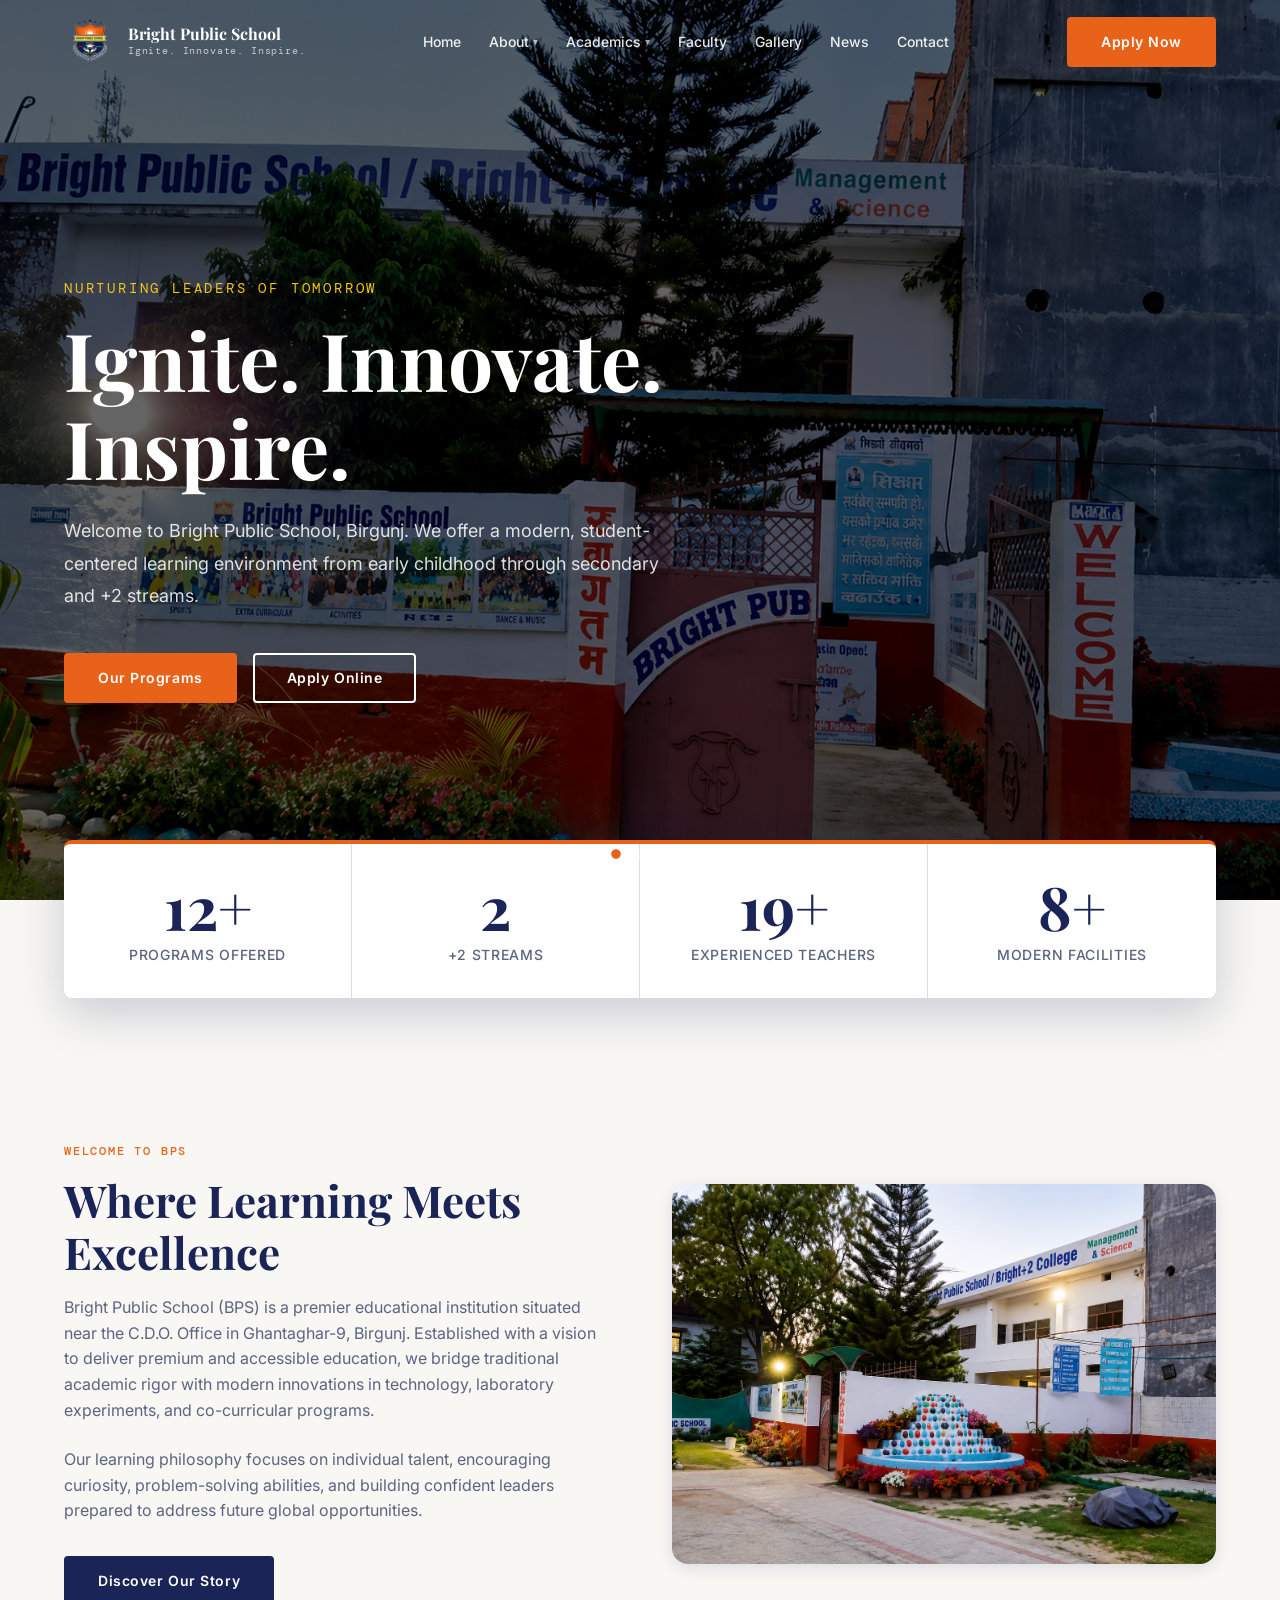
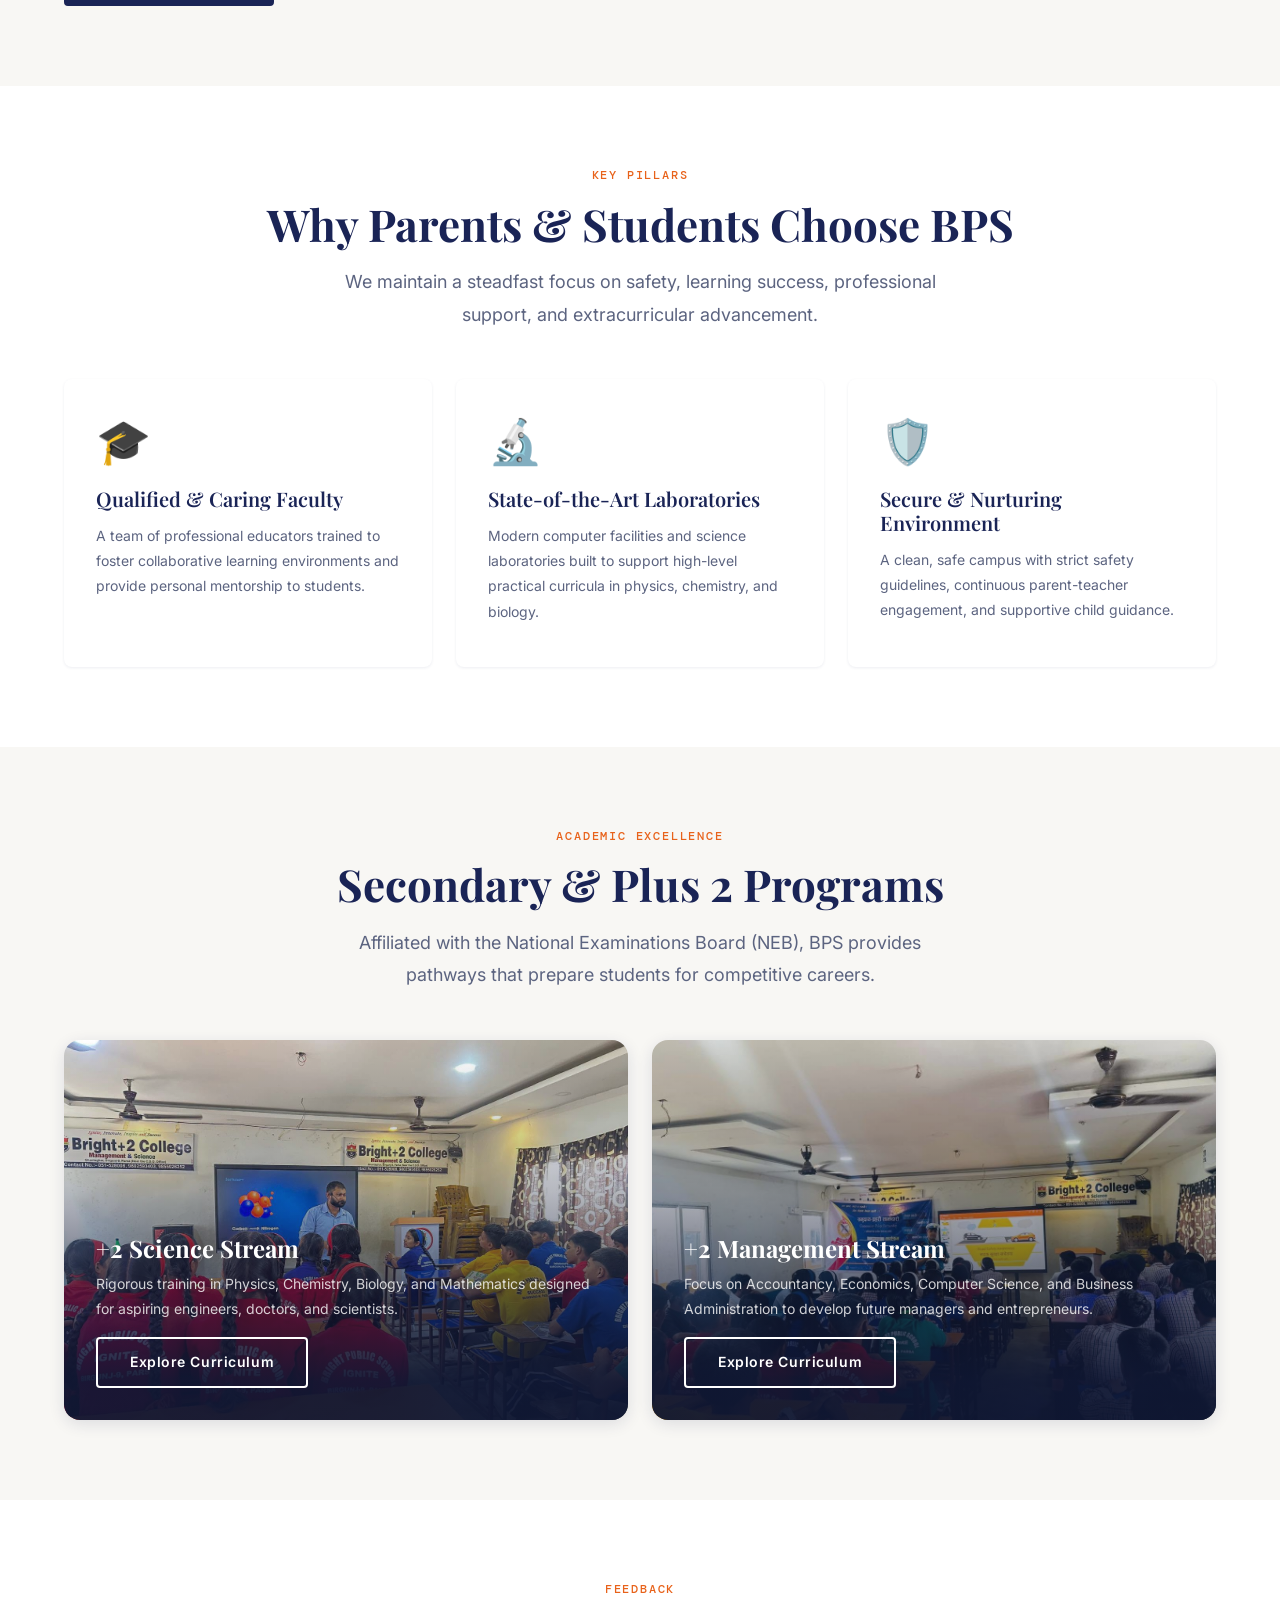
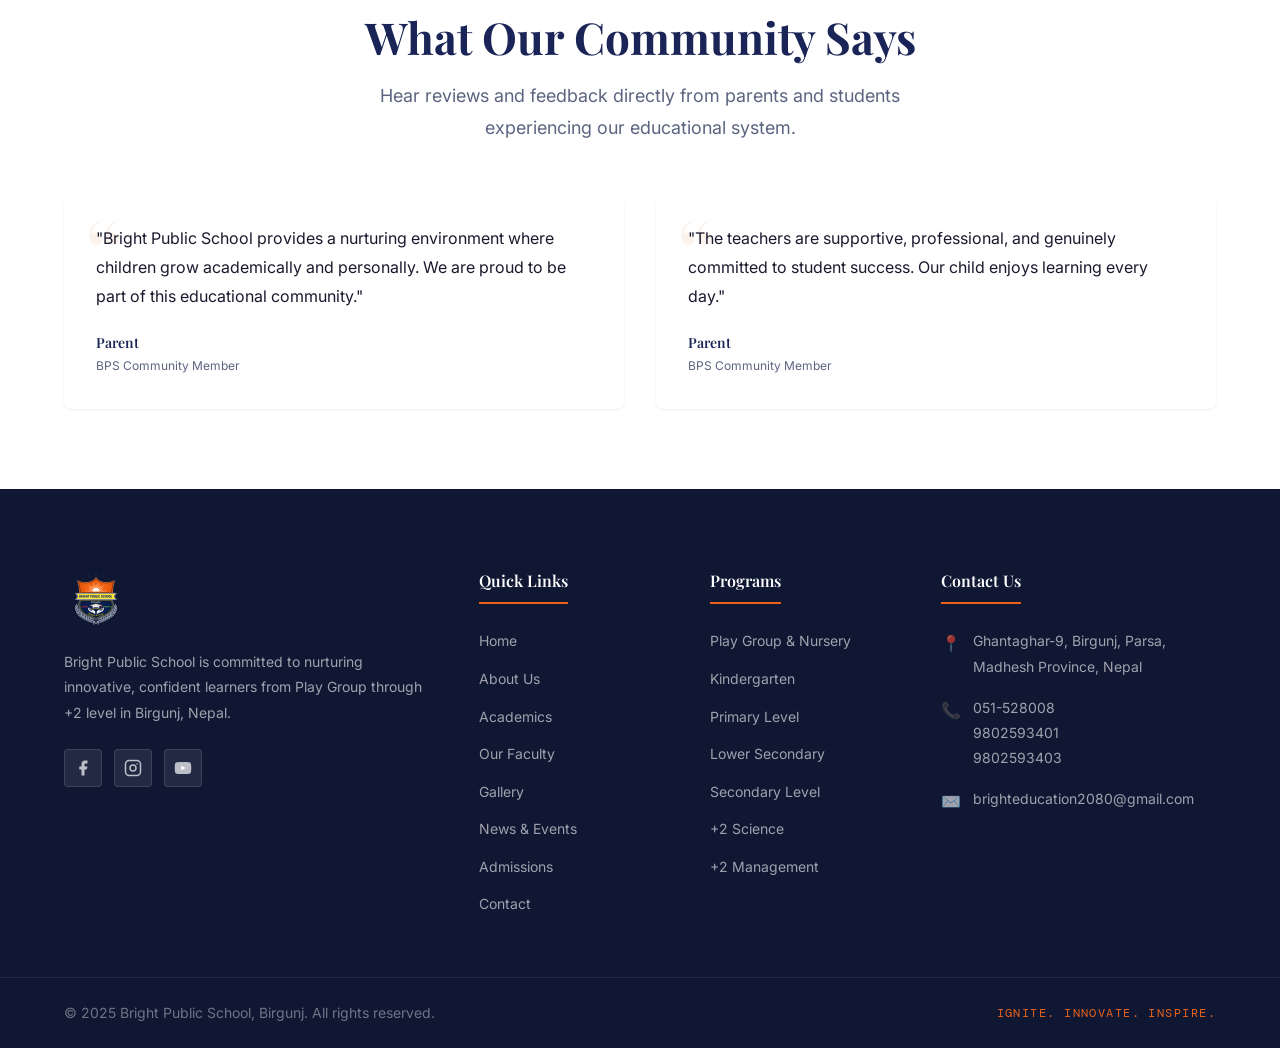
==== index.html @ 2bcf73d7 "updated all the files" ====
<!DOCTYPE html>
<html lang="en">
<head>
  <meta charset="UTF-8">
  <meta name="viewport" content="width=device-width, initial-scale=1.0">
  <title>Bright Public School | Ignite. Innovate. Inspire. — Birgunj, Nepal</title>
  <meta name="description" content="Bright Public School (BPS) in Ghantaghar-9, Birgunj offers quality education from Play Group to +2 Science & Management. Ignite. Innovate. Inspire.">
  <meta name="keywords" content="Bright Public School, BPS Birgunj, school Birgunj Nepal, +2 science management Birgunj">
  <meta property="og:title" content="Bright Public School — Birgunj, Nepal">
  <meta property="og:description" content="Quality education from Play Group to +2. Ghantaghar-9, Birgunj.">
  <meta property="og:image" content="assets/logo/logo.png">
  <link rel="icon" href="assets/logo/logo.png" type="image/png">

  <!-- CSS Architecture -->
  <link rel="stylesheet" href="css/base.css">
  <link rel="stylesheet" href="css/layout.css">
  <link rel="stylesheet" href="css/components.css">
  <link rel="stylesheet" href="css/pages.css">
  <link rel="stylesheet" href="css/utilities.css">
  <link rel="stylesheet" href="css/animations.css">
</head>
<body>

  <!-- NAVBAR -->
  <header class="navbar" id="navbar">
    <div class="container navbar__inner">
      <a href="index.html" class="navbar__brand">
        <img src="assets/logo/logo.png" alt="Bright Public School" class="navbar__logo">
        <div class="navbar__brand-text">
          <span class="navbar__school-name">Bright Public School</span>
          <span class="navbar__tagline">Ignite. Innovate. Inspire.</span>
        </div>
      </a>

      <nav class="navbar__nav">
        <ul class="navbar__links">
          <li><a href="index.html" class="navbar__link">Home</a></li>
          <li class="navbar__dropdown">
            <a href="about.html" class="navbar__link">About <span class="dropdown-arrow">▾</span></a>
            <ul class="navbar__submenu">
              <li><a href="about.html#vision">Vision &amp; Mission</a></li>
              <li><a href="about.html#principal">Principal's Message</a></li>
              <li><a href="about.html#values">Core Values</a></li>
              <li><a href="about.html#facilities">Facilities</a></li>
            </ul>
          </li>
          <li class="navbar__dropdown">
            <a href="academics.html" class="navbar__link">Academics <span class="dropdown-arrow">▾</span></a>
            <ul class="navbar__submenu">
              <li><a href="academics.html#programs">Programs</a></li>
              <li><a href="academics.html#curriculum">Curriculum</a></li>
              <li><a href="academics.html#plus2">+2 Science &amp; Management</a></li>
            </ul>
          </li>
          <li><a href="faculty.html" class="navbar__link">Faculty</a></li>
          <li><a href="gallery.html" class="navbar__link">Gallery</a></li>
          <li><a href="news.html" class="navbar__link">News</a></li>
          <li><a href="contact.html" class="navbar__link">Contact</a></li>
        </ul>
      </nav>

      <div class="navbar__actions">
        <a href="admissions.html" class="btn btn-primary navbar__cta">Apply Now</a>
        <button class="navbar__hamburger" id="hamburger" aria-label="Toggle menu">
          <span></span><span></span><span></span>
        </button>
      </div>
    </div>

    <!-- Mobile Menu -->
    <div class="navbar__mobile" id="mobileMenu">
      <ul class="navbar__mobile-links">
        <li><a href="index.html">Home</a></li>
        <li><a href="about.html">About</a></li>
        <li><a href="academics.html">Academics</a></li>
        <li><a href="faculty.html">Faculty</a></li>
        <li><a href="gallery.html">Gallery</a></li>
        <li><a href="news.html">News</a></li>
        <li><a href="contact.html">Contact</a></li>
        <li><a href="admissions.html" class="mobile-cta">Apply Now</a></li>
      </ul>
    </div>
  </header>

  <main>
    <!-- HERO SLIDER SECTION -->
    <section class="hero-slider">
      <!-- Slide 1 -->
      <div class="slide active">
        <img class="slide__bg" src="assets/campus/campus (1).png" alt="BPS Campus Front View">
        <div class="container slide__content">
          <span class="slide__tagline">Nurturing Leaders of Tomorrow</span>
          <h1 class="slide__title font-display">Ignite. Innovate.<br>Inspire.</h1>
          <p class="slide__desc">Welcome to Bright Public School, Birgunj. We offer a modern, student-centered learning environment from early childhood through secondary and +2 streams.</p>
          <div class="slide__actions">
            <a href="academics.html" class="btn btn-primary">Our Programs</a>
            <a href="admissions.html" class="btn btn-outline">Apply Online</a>
          </div>
        </div>
      </div>
      <!-- Slide 2 -->
      <div class="slide">
        <img class="slide__bg" src="assets/campus/campus (2).png" alt="Modern Classrooms & Science Labs">
        <div class="container slide__content">
          <span class="slide__tagline">Academic Excellence</span>
          <h2 class="slide__title font-display">Modern Labs &amp;<br>Experienced Faculty</h2>
          <p class="slide__desc">Empowering students with hands-on computer labs, fully-equipped science laboratories, and interactive, conceptual learning methods.</p>
          <div class="slide__actions">
            <a href="about.html#facilities" class="btn btn-primary">Explore Facilities</a>
            <a href="faculty.html" class="btn btn-outline">Meet Faculty</a>
          </div>
        </div>
      </div>
      <!-- Slide 3 -->
      <div class="slide">
        <img class="slide__bg" src="assets/campus/campus (3).png" alt="Sports and Extracurricular Activities">
        <div class="container slide__content">
          <span class="slide__tagline">Holistic Development</span>
          <h2 class="slide__title font-display">Sports, Culture &amp;<br>Creative Expression</h2>
          <p class="slide__desc">Encouraging active participation in football, basketball, music, and social projects, fostering physical vitality and strong collaboration skills.</p>
          <div class="slide__actions">
            <a href="gallery.html" class="btn btn-primary">View Gallery</a>
            <a href="about.html" class="btn btn-outline">Our Philosophy</a>
          </div>
        </div>
      </div>

      <!-- Slider Dots -->
      <div class="slider-dots">
        <button class="dot active" aria-label="Go to Slide 1"></button>
        <button class="dot" aria-label="Go to Slide 2"></button>
        <button class="dot" aria-label="Go to Slide 3"></button>
      </div>
    </section>

    <!-- STATS COUNTER SECTION -->
    <section class="stats-section">
      <div class="container">
        <div class="stats-grid">
          <div class="stat-card">
            <div class="stat-card__number" data-counter="15" data-suffix="+">0+</div>
            <div class="stat-card__label">Programs Offered</div>
          </div>
          <div class="stat-card">
            <div class="stat-card__number" data-counter="2" data-suffix="">0</div>
            <div class="stat-card__label">+2 Streams</div>
          </div>
          <div class="stat-card">
            <div class="stat-card__number" data-counter="25" data-suffix="+">0+</div>
            <div class="stat-card__label">Experienced Teachers</div>
          </div>
          <div class="stat-card">
            <div class="stat-card__number" data-counter="10" data-suffix="+">0+</div>
            <div class="stat-card__label">Modern Facilities</div>
          </div>
        </div>
      </div>
    </section>

    <!-- WELCOME & INTRO SECTION -->
    <section class="section section--surface reveal">
      <div class="container two-col">
        <div>
          <span class="section-label">Welcome to BPS</span>
          <h2 class="section-title">Where Learning Meets Excellence</h2>
          <p class="text-muted mb-6">Bright Public School (BPS) is a premier educational institution situated near the C.D.O. Office in Ghantaghar-9, Birgunj. Established with a vision to deliver premium and accessible education, we bridge traditional academic rigor with modern innovations in technology, laboratory experiments, and co-curricular programs.</p>
          <p class="text-muted mb-8">Our learning philosophy focuses on individual talent, encouraging curiosity, problem-solving abilities, and building confident leaders prepared to address future global opportunities.</p>
          <a href="about.html" class="btn btn-navy">Discover Our Story</a>
        </div>
        <div class="img-zoom rounded-lg shadow-md" style="height: 380px;">
          <img class="img-cover" src="assets/campus/campus (4).png" alt="Bright Public School Campus Building">
        </div>
      </div>
    </section>

    <!-- WHY CHOOSE BPS SECTION -->
    <section class="section section--white reveal">
      <div class="container">
        <div class="section-header section-header--center">
          <span class="section-label">Key Pillars</span>
          <h2 class="section-title">Why Parents &amp; Students Choose BPS</h2>
          <p class="section-subtitle">We maintain a steadfast focus on safety, learning success, professional support, and extracurricular advancement.</p>
        </div>
        
        <div class="grid grid--3 mt-12">
          <!-- Card 1 -->
          <div class="feature-card hover-lift">
            <span class="feature-card__icon">🎓</span>
            <h3 class="feature-card__title">Qualified &amp; Caring Faculty</h3>
            <p class="feature-card__desc">A team of professional educators trained to foster collaborative learning environments and provide personal mentorship to students.</p>
          </div>
          <!-- Card 2 -->
          <div class="feature-card hover-lift">
            <span class="feature-card__icon">🔬</span>
            <h3 class="feature-card__title">State-of-the-Art Laboratories</h3>
            <p class="feature-card__desc">Modern computer facilities and science laboratories built to support high-level practical curricula in physics, chemistry, and biology.</p>
          </div>
          <!-- Card 3 -->
          <div class="feature-card hover-lift">
            <span class="feature-card__icon">🛡️</span>
            <h3 class="feature-card__title">Secure &amp; Nurturing Environment</h3>
            <p class="feature-card__desc">A clean, safe campus with strict safety guidelines, continuous parent-teacher engagement, and supportive child guidance.</p>
          </div>
        </div>
      </div>
    </section>

    <!-- ACADEMIC STREAMS SECTION -->
    <section class="section section--surface reveal">
      <div class="container">
        <div class="section-header section-header--center">
          <span class="section-label">Academic Excellence</span>
          <h2 class="section-title">Secondary &amp; Plus 2 Programs</h2>
          <p class="section-subtitle">Affiliated with the National Examinations Board (NEB), BPS provides pathways that prepare students for competitive careers.</p>
        </div>

        <div class="grid grid--2 mt-12">
          <!-- Card 1 -->
          <div class="stream-card hover-scale shadow-md">
            <img class="stream-card__bg" src="assets/classrooms/classroom 3.png" alt="Science Laboratory Experiments">
            <div class="stream-card__content">
              <h3 class="stream-card__title">+2 Science Stream</h3>
              <p class="stream-card__desc">Rigorous training in Physics, Chemistry, Biology, and Mathematics designed for aspiring engineers, doctors, and scientists.</p>
              <a href="academics.html#plus2" class="btn btn-outline">Explore Curriculum</a>
            </div>
          </div>
          <!-- Card 2 -->
          <div class="stream-card hover-scale shadow-md">
            <img class="stream-card__bg" src="assets/classrooms/classroom 2.jpg" alt="Business Management Discussion">
            <div class="stream-card__content">
              <h3 class="stream-card__title">+2 Management Stream</h3>
              <p class="stream-card__desc">Focus on Accountancy, Economics, Computer Science, and Business Administration to develop future managers and entrepreneurs.</p>
              <a href="academics.html#plus2" class="btn btn-outline">Explore Curriculum</a>
            </div>
          </div>
        </div>
      </div>
    </section>

    <!-- TESTIMONIALS SECTION -->
    <section class="section section--white reveal">
      <div class="container">
        <div class="section-header section-header--center">
          <span class="section-label">Feedback</span>
          <h2 class="section-title">What Our Community Says</h2>
          <p class="section-subtitle">Hear reviews and feedback directly from parents and students experiencing our educational system.</p>
        </div>

        <div class="testimonials-grid mt-12">
          <!-- Testimonial 1 -->
          <div class="testimonial-card">
            <p class="testimonial-card__quote">"Bright Public School provides a nurturing environment where children grow academically and personally. We are proud to be part of this educational community."</p>
            <div class="testimonial-card__author">
              <div class="testimonial-card__author-info">
                <h4>Parent</h4>
                <span>BPS Community Member</span>
              </div>
            </div>
          </div>
          <!-- Testimonial 2 -->
          <div class="testimonial-card">
            <p class="testimonial-card__quote">"The teachers are supportive, professional, and genuinely committed to student success. Our child enjoys learning every day."</p>
            <div class="testimonial-card__author">
              <div class="testimonial-card__author-info">
                <h4>Parent</h4>
                <span>BPS Community Member</span>
              </div>
            </div>
          </div>
        </div>
      </div>
    </section>
  </main>

  <!-- FOOTER -->
  <footer class="footer">
    <div class="footer__top">
      <div class="container footer__grid">
        <!-- Col 1: Brand -->
        <div class="footer__brand">
          <img src="assets/logo/logo.png" alt="BPS Logo" class="footer__logo">
          <p class="footer__about">
            Bright Public School is committed to nurturing innovative, confident learners from Play Group through +2 level in Birgunj, Nepal.
          </p>
          <div class="footer__social">
            <a href="https://facebook.com/p/Bright-Public-School-61556083547734" target="_blank" class="footer__social-link" aria-label="Facebook">
              <svg width="18" height="18" viewBox="0 0 24 24" fill="currentColor">
                <path d="M18 2h-3a5 5 0 0 0-5 5v3H7v4h3v8h4v-8h3l1-4h-4V7a1 1 0 0 1 1-1h3z"/>
              </svg>
            </a>
            <a href="https://www.instagram.com/bright__college/" target="_blank" class="footer__social-link" aria-label="Instagram">
              <svg width="18" height="18" viewBox="0 0 24 24" fill="none" stroke="currentColor" stroke-width="2">
                <rect x="2" y="2" width="20" height="20" rx="5" ry="5"/>
                <circle cx="12" cy="12" r="4"/>
                <circle cx="17.5" cy="6.5" r="1" fill="currentColor" stroke="none"/>
              </svg>
            </a>
            <a href="https://www.youtube.com/watch?v=qFYU1nmPurM" target="_blank" class="footer__social-link" aria-label="YouTube">
              <svg width="18" height="18" viewBox="0 0 24 24" fill="currentColor">
                <path d="M22.54 6.42a2.78 2.78 0 0 0-1.95-1.96C18.88 4 12 4 12 4s-6.88 0-8.59.46A2.78 2.78 0 0 0 1.46 6.42 29 29 0 0 0 1 12a29 29 0 0 0 .46 5.58A2.78 2.78 0 0 0 3.41 19.6C5.12 20 12 20 12 20s6.88 0 8.59-.46a2.78 2.78 0 0 0 1.95-1.95A29 29 0 0 0 23 12a29 29 0 0 0-.46-5.58z"/>
                <polygon points="9.75 15.02 15.5 12 9.75 8.98 9.75 15.02" fill="white"/>
              </svg>
            </a>
          </div>
        </div>

        <!-- Col 2: Quick Links -->
        <div class="footer__col">
          <h4 class="footer__heading">Quick Links</h4>
          <ul class="footer__links">
            <li><a href="index.html">Home</a></li>
            <li><a href="about.html">About Us</a></li>
            <li><a href="academics.html">Academics</a></li>
            <li><a href="faculty.html">Our Faculty</a></li>
            <li><a href="gallery.html">Gallery</a></li>
            <li><a href="news.html">News &amp; Events</a></li>
            <li><a href="admissions.html">Admissions</a></li>
            <li><a href="contact.html">Contact</a></li>
          </ul>
        </div>

        <!-- Col 3: Programs -->
        <div class="footer__col">
          <h4 class="footer__heading">Programs</h4>
          <ul class="footer__links">
            <li><a href="academics.html#programs">Play Group &amp; Nursery</a></li>
            <li><a href="academics.html#programs">Kindergarten</a></li>
            <li><a href="academics.html#programs">Primary Level</a></li>
            <li><a href="academics.html#programs">Lower Secondary</a></li>
            <li><a href="academics.html#programs">Secondary Level</a></li>
            <li><a href="academics.html#plus2">+2 Science</a></li>
            <li><a href="academics.html#plus2">+2 Management</a></li>
          </ul>
        </div>

        <!-- Col 4: Contact -->
        <div class="footer__col">
          <h4 class="footer__heading">Contact Us</h4>
          <ul class="footer__contact">
            <li>
              <span class="footer__contact-icon">📍</span>
              <span>Ghantaghar-9, Birgunj, Parsa,<br>Madhesh Province, Nepal</span>
            </li>
            <li>
              <span class="footer__contact-icon">📞</span>
              <div>
                <a href="tel:051528008">051-528008</a><br>
                <a href="tel:9802593401">9802593401</a><br>
                <a href="tel:9802593403">9802593403</a>
              </div>
            </li>
            <li>
              <span class="footer__contact-icon">✉️</span>
              <a href="mailto:brighteducation2080@gmail.com">brighteducation2080@gmail.com</a>
            </li>
          </ul>
        </div>
      </div>
    </div>

    <div class="footer__bottom">
      <div class="container footer__bottom-inner">
        <p class="footer__copy">
          &copy; 2025 Bright Public School, Birgunj. All rights reserved.
        </p>
        <p class="footer__motto font-mono">Ignite. Innovate. Inspire.</p>
      </div>
    </div>
  </footer>

  <!-- JS Architecture -->
  <script src="js/utils.js"></script>
  <script src="js/navbar.js"></script>
  <script src="js/slider.js"></script>
  <script src="js/gallery.js"></script>
  <script src="js/counter.js"></script>
  <script src="js/animations.js"></script>
  <script src="js/lazyload.js"></script>
  <script src="js/main.js"></script>
</body>
</html>
---- css/base.css ----
/* ==========================================================================
   Bright Public School (BPS), Birgunj, Nepal
   Motto: "Ignite. Innovate. Inspire."
   
   Global Design Foundation (base.css)
   Contains: CSS Custom Properties, Reset, Typography, and Utility Classes.
   No page layout should be defined in this file.
   ========================================================================== */

/* --- GOOGLE FONTS IMPORT --- */
@import url('https://fonts.googleapis.com/css2?family=DM+Mono:wght@400;500&family=Inter:wght@400;500;600&family=Playfair+Display:wght@400;600;700&display=swap');

:root {
  /* --- COLOR VARIABLES --- */
  --color-navy:        #1A2456; /* Primary — logo shield color */
  --color-orange:      #E8621A; /* Accent — logo crown color */
  --color-yellow:      #F5C518; /* Highlight — logo ribbon color */
  --color-navy-dark:   #0F1733; /* Darker navy for footer/hero overlays */
  --color-navy-light:  #E8EAF2; /* Very light navy tint for section backgrounds */
  --color-surface:     #F8F7F4; /* Warm off-white, main page background */
  --color-white:       #FFFFFF;
  --color-text:        #1A1A2E; /* Near-black for body text */
  --color-muted:       #5C6480; /* Secondary text, captions */
  --color-border:      #D8DBE8; /* Subtle dividers */

  /* --- TYPOGRAPHY SCALE --- */
  --text-xs:    0.75rem;
  --text-sm:    0.875rem;
  --text-base:  1rem;
  --text-lg:    1.125rem;
  --text-xl:    1.25rem;
  --text-2xl:   1.5rem;
  --text-3xl:   2rem;
  --text-4xl:   2.75rem;
  --text-5xl:   3.75rem;
  --text-6xl:   5rem;

  /* --- LINE HEIGHTS --- */
  --leading-tight:  1.2;
  --leading-normal: 1.6;
  --leading-relaxed: 1.8;

  /* --- SPACING SCALE --- */
  --space-1: 0.25rem;
  --space-2: 0.5rem;
  --space-3: 0.75rem;
  --space-4: 1rem;
  --space-6: 1.5rem;
  --space-8: 2rem;
  --space-10: 2.5rem;
  --space-12: 3rem;
  --space-16: 4rem;
  --space-20: 5rem;
  --space-24: 6rem;
  --space-32: 8rem;

  /* --- BORDER RADIUS --- */
  --radius-sm:   4px;
  --radius-md:   8px;
  --radius-lg:   16px;
  --radius-xl:   24px;
  --radius-full: 9999px;

  /* --- SHADOWS --- */
  --shadow-sm:  0 1px 3px rgba(26, 36, 86, 0.08);
  --shadow-md:  0 4px 16px rgba(26, 36, 86, 0.12);
  --shadow-lg:  0 8px 32px rgba(26, 36, 86, 0.16);
  --shadow-xl:  0 16px 48px rgba(26, 36, 86, 0.20);

  /* --- TRANSITIONS --- */
  --transition-fast:   150ms ease;
  --transition-base:   300ms ease;
  --transition-slow:   500ms ease;
}

/* --- RESET --- */
*, *::before, *::after {
  box-sizing: border-box;
  margin: 0;
  padding: 0;
}

html {
  scroll-behavior: smooth;
  font-size: 16px;
}

body {
  font-family: 'Inter', sans-serif;
  background-color: var(--color-surface);
  color: var(--color-text);
  line-height: var(--leading-normal);
  -webkit-font-smoothing: antialiased;
  -moz-osx-font-smoothing: grayscale;
}

img {
  max-width: 100%;
  display: block;
}

a {
  color: inherit;
  text-decoration: none;
}

ul {
  list-style: none;
}

button {
  cursor: pointer;
  border: none;
  background: none;
  font-family: inherit;
}

/* --- TYPOGRAPHY CLASSES --- */
.font-display {
  font-family: 'Playfair Display', serif;
}

.font-mono {
  font-family: 'DM Mono', monospace;
}

h1, h2, h3, h4, h5, h6 {
  font-family: 'Playfair Display', serif;
  line-height: var(--leading-tight);
  color: var(--color-navy);
}

/* --- UTILITY CLASSES --- */
.container {
  width: 100%;
  max-width: 1200px;
  margin: 0 auto;
  padding: 0 var(--space-6);
}

.container--wide {
  max-width: 1400px;
}

.container--narrow {
  max-width: 800px;
}

.section-padding {
  padding: var(--space-20) 0;
}

.section-padding--sm {
  padding: var(--space-12) 0;
}

.section-label {
  font-family: 'DM Mono', monospace;
  font-size: var(--text-xs);
  font-weight: 500;
  letter-spacing: 0.15em;
  text-transform: uppercase;
  color: var(--color-orange);
  display: block;
  margin-bottom: var(--space-3);
}

.section-title {
  font-size: var(--text-4xl);
  font-weight: 700;
  color: var(--color-navy);
  margin-bottom: var(--space-4);
}

.section-subtitle {
  font-size: var(--text-lg);
  color: var(--color-muted);
  line-height: var(--leading-relaxed);
  max-width: 600px;
}

/* --- BUTTON CLASSES --- */
.btn {
  display: inline-flex;
  align-items: center;
  gap: var(--space-2);
  padding: var(--space-3) var(--space-8);
  border-radius: var(--radius-sm);
  font-family: 'Inter', sans-serif;
  font-size: var(--text-sm);
  font-weight: 600;
  letter-spacing: 0.04em;
  transition: all var(--transition-base);
  cursor: pointer;
  border: 2px solid transparent;
}

.btn-primary {
  background: var(--color-orange);
  color: var(--color-white);
  border-color: var(--color-orange);
}

.btn-primary:hover {
  background: #cc5416;
  border-color: #cc5416;
  transform: translateY(-2px);
  box-shadow: var(--shadow-md);
}

.btn-outline {
  background: transparent;
  color: var(--color-white);
  border-color: var(--color-white);
}

.btn-outline:hover {
  background: var(--color-white);
  color: var(--color-navy);
}

.btn-navy {
  background: var(--color-navy);
  color: var(--color-white);
  border-color: var(--color-navy);
}

.btn-navy:hover {
  background: var(--color-navy-dark);
  transform: translateY(-2px);
  box-shadow: var(--shadow-md);
}

/* --- SCROLL REVEAL CLASSES --- */
.reveal {
  opacity: 0;
  transform: translateY(32px);
  transition: opacity 0.6s ease, transform 0.6s ease;
}

.reveal.visible {
  opacity: 1;
  transform: translateY(0);
}

.reveal-delay-1 {
  transition-delay: 0.1s;
}

.reveal-delay-2 {
  transition-delay: 0.2s;
}

.reveal-delay-3 {
  transition-delay: 0.3s;
}

.reveal-delay-4 {
  transition-delay: 0.4s;
}

/* --- RESPONSIVE BREAKPOINTS (reference comments) --- */
/* 
   --bp-sm:  640px 
   --bp-md:  768px 
   --bp-lg:  1024px
   --bp-xl:  1280px
*/
---- css/layout.css ----
/* ==========================================================================
   Bright Public School (BPS), Birgunj, Nepal
   
   Layout Stylesheet (layout.css)
   Contains: Containers, grids, flex layouts, and section spacing.
   Requires: base.css to be loaded first.
   ========================================================================== */

/* --- GRID LAYOUTS --- */

.grid {
  display: grid;
  gap: var(--space-6);
}

.grid--2 {
  grid-template-columns: repeat(2, 1fr);
}

.grid--3 {
  grid-template-columns: repeat(3, 1fr);
}

.grid--4 {
  grid-template-columns: repeat(4, 1fr);
}

.grid--auto-fit {
  grid-template-columns: repeat(auto-fit, minmax(280px, 1fr));
}

/* --- FLEX LAYOUTS --- */

.flex {
  display: flex;
}

.flex--center {
  display: flex;
  align-items: center;
  justify-content: center;
}

.flex--between {
  display: flex;
  align-items: center;
  justify-content: space-between;
}

.flex--column {
  display: flex;
  flex-direction: column;
}

.flex--wrap {
  flex-wrap: wrap;
}

.flex--gap-4 {
  gap: var(--space-4);
}

.flex--gap-6 {
  gap: var(--space-6);
}

.flex--gap-8 {
  gap: var(--space-8);
}

/* --- SECTION LAYOUTS --- */

.section {
  padding: var(--space-20) 0;
}

.section--sm {
  padding: var(--space-12) 0;
}

.section--lg {
  padding: var(--space-24) 0;
}

.section--navy {
  background: var(--color-navy);
  color: var(--color-white);
}

.section--navy-dark {
  background: var(--color-navy-dark);
  color: var(--color-white);
}

.section--light {
  background: var(--color-navy-light);
}

.section--surface {
  background: var(--color-surface);
}

.section--white {
  background: var(--color-white);
}

/* --- SECTION HEADER --- */

.section-header {
  margin-bottom: var(--space-12);
}

.section-header--center {
  text-align: center;
}

.section-header--center .section-subtitle {
  margin-left: auto;
  margin-right: auto;
}

/* --- TWO-COLUMN LAYOUT --- */

.two-col {
  display: grid;
  grid-template-columns: 1fr 1fr;
  gap: var(--space-16);
  align-items: center;
}

.two-col--reverse {
  direction: rtl;
}

.two-col--reverse > * {
  direction: ltr;
}

/* --- RESPONSIVE --- */

@media (max-width: 1024px) {
  .grid--4 {
    grid-template-columns: repeat(2, 1fr);
  }

  .grid--3 {
    grid-template-columns: repeat(2, 1fr);
  }

  .two-col {
    grid-template-columns: 1fr;
    gap: var(--space-10);
  }

  .two-col--reverse {
    direction: ltr;
  }
}

@media (max-width: 640px) {
  .grid--2,
  .grid--3,
  .grid--4 {
    grid-template-columns: 1fr;
  }

  .section {
    padding: var(--space-12) 0;
  }

  .section--lg {
    padding: var(--space-16) 0;
  }
}
---- css/components.css ----
/* ==========================================================================
   Bright Public School (BPS), Birgunj, Nepal
   Motto: "Ignite. Innovate. Inspire."
   
   Components Stylesheet (components.css)
   Requires: base.css to be loaded first.
   ========================================================================== */

/* ==========================================================================
   COMPONENT 1: NAVBAR
   ========================================================================== */

.navbar {
  position: fixed;
  top: 0;
  left: 0;
  right: 0;
  z-index: 1000;
  background: transparent;
  transition: background var(--transition-base),
              box-shadow var(--transition-base),
              padding var(--transition-base);
  padding: var(--space-4) 0;
}

/* Scrolled state — added via JS */
.navbar.scrolled {
  background: var(--color-white);
  box-shadow: var(--shadow-md);
  padding: var(--space-2) 0;
}

.navbar__inner {
  display: flex;
  align-items: center;
  justify-content: space-between;
  gap: var(--space-8);
}

/* Brand */
.navbar__brand {
  display: flex;
  align-items: center;
  gap: var(--space-3);
  flex-shrink: 0;
}

.navbar__logo {
  height: 52px;
  width: auto;
  transition: height var(--transition-base);
}

.navbar.scrolled .navbar__logo {
  height: 40px;
}

.navbar__brand-text {
  display: flex;
  flex-direction: column;
}

.navbar__school-name {
  font-family: 'Playfair Display', serif;
  font-size: var(--text-base);
  font-weight: 700;
  color: var(--color-white);
  line-height: 1.2;
  transition: color var(--transition-base);
}

.navbar.scrolled .navbar__school-name {
  color: var(--color-navy);
}

.navbar__tagline {
  font-family: 'DM Mono', monospace;
  font-size: 0.65rem;
  color: rgba(255, 255, 255, 0.7);
  letter-spacing: 0.08em;
  transition: color var(--transition-base);
}

.navbar.scrolled .navbar__tagline {
  color: var(--color-orange);
}

/* Nav Links */
.navbar__nav {
  flex: 1;
  display: flex;
  justify-content: center;
}

.navbar__links {
  display: flex;
  align-items: center;
  gap: var(--space-1);
}

.navbar__link {
  font-size: var(--text-sm);
  font-weight: 500;
  color: rgba(255, 255, 255, 0.9);
  padding: var(--space-2) var(--space-3);
  border-radius: var(--radius-sm);
  transition: color var(--transition-fast), background var(--transition-fast);
  display: flex;
  align-items: center;
  gap: 4px;
  white-space: nowrap;
}

.navbar.scrolled .navbar__link {
  color: var(--color-text);
}

.navbar__link:hover {
  color: var(--color-orange);
  background: rgba(232, 98, 26, 0.08);
}

.navbar.scrolled .navbar__link:hover {
  color: var(--color-orange);
}

.dropdown-arrow {
  font-size: 0.65rem;
  opacity: 0.7;
}

/* Dropdown */
.navbar__dropdown {
  position: relative;
}

.navbar__submenu {
  position: absolute;
  top: calc(100% + 8px);
  left: 50%;
  transform: translateX(-50%);
  background: var(--color-white);
  border-radius: var(--radius-md);
  box-shadow: var(--shadow-lg);
  padding: var(--space-2) 0;
  min-width: 220px;
  opacity: 0;
  visibility: hidden;
  transform: translateX(-50%) translateY(8px);
  transition: opacity var(--transition-fast),
              visibility var(--transition-fast),
              transform var(--transition-fast);
  border-top: 3px solid var(--color-orange);
}

.navbar__dropdown:hover .navbar__submenu {
  opacity: 1;
  visibility: visible;
  transform: translateX(-50%) translateY(0);
}

.navbar__submenu li a {
  display: block;
  padding: var(--space-2) var(--space-6);
  font-size: var(--text-sm);
  color: var(--color-text);
  transition: color var(--transition-fast), background var(--transition-fast);
}

.navbar__submenu li a:hover {
  color: var(--color-orange);
  background: var(--color-navy-light);
}

/* Actions */
.navbar__actions {
  display: flex;
  align-items: center;
  gap: var(--space-4);
  flex-shrink: 0;
}

/* Hamburger */
.navbar__hamburger {
  display: none;
  flex-direction: column;
  gap: 5px;
  padding: var(--space-2);
}

.navbar__hamburger span {
  display: block;
  width: 24px;
  height: 2px;
  background: var(--color-white);
  border-radius: 2px;
  transition: all var(--transition-base);
}

.navbar.scrolled .navbar__hamburger span {
  background: var(--color-navy);
}

.navbar__hamburger.active span:nth-child(1) {
  transform: translateY(7px) rotate(45deg);
}

.navbar__hamburger.active span:nth-child(2) {
  opacity: 0;
}

.navbar__hamburger.active span:nth-child(3) {
  transform: translateY(-7px) rotate(-45deg);
}

/* Mobile Menu */
.navbar__mobile {
  display: none;
  background: var(--color-white);
  border-top: 1px solid var(--color-border);
  padding: var(--space-4) 0;
  max-height: 0;
  overflow: hidden;
  transition: max-height var(--transition-slow);
}

.navbar__mobile.open {
  max-height: 500px;
}

.navbar__mobile-links li a {
  display: block;
  padding: var(--space-3) var(--space-6);
  font-size: var(--text-base);
  color: var(--color-text);
  font-weight: 500;
  border-bottom: 1px solid var(--color-border);
  transition: color var(--transition-fast), background var(--transition-fast);
}

.navbar__mobile-links li a:hover {
  color: var(--color-orange);
  background: var(--color-navy-light);
}

.navbar__mobile-links .mobile-cta {
  color: var(--color-white) !important;
  background: var(--color-orange) !important;
  text-align: center;
  margin: var(--space-4) var(--space-6);
  border-radius: var(--radius-sm);
  border-bottom: none !important;
}

/* Responsive */
@media (max-width: 1024px) {
  .navbar__nav {
    display: none;
  }
  .navbar__cta {
    display: none;
  }
  .navbar__hamburger {
    display: flex;
  }
  .navbar__mobile {
    display: block;
  }
}

@media (max-width: 640px) {
  .navbar__brand-text {
    display: none;
  }
}

/* ==========================================================================
   COMPONENT 2: FOOTER
   ========================================================================== */

.footer {
  background: var(--color-navy-dark);
  color: rgba(255, 255, 255, 0.75);
}

.footer__top {
  padding: var(--space-20) 0 var(--space-12);
}

.footer__grid {
  display: grid;
  grid-template-columns: 2fr 1fr 1fr 1.5fr;
  gap: var(--space-12);
}

/* Brand col */
.footer__logo {
  height: 64px;
  width: auto;
  margin-bottom: var(--space-4);
}

.footer__about {
  font-size: var(--text-sm);
  line-height: var(--leading-relaxed);
  color: rgba(255, 255, 255, 0.6);
  margin-bottom: var(--space-6);
}

.footer__social {
  display: flex;
  gap: var(--space-3);
}

.footer__social-link {
  width: 38px;
  height: 38px;
  border-radius: var(--radius-sm);
  background: rgba(255, 255, 255, 0.08);
  border: 1px solid rgba(255, 255, 255, 0.12);
  display: flex;
  align-items: center;
  justify-content: center;
  color: rgba(255, 255, 255, 0.7);
  transition: all var(--transition-fast);
}

.footer__social-link:hover {
  background: var(--color-orange);
  border-color: var(--color-orange);
  color: var(--color-white);
  transform: translateY(-2px);
}

/* Link cols */
.footer__heading {
  font-family: 'Playfair Display', serif;
  font-size: var(--text-base);
  font-weight: 600;
  color: var(--color-white);
  margin-bottom: var(--space-6);
  padding-bottom: var(--space-3);
  border-bottom: 2px solid var(--color-orange);
  display: inline-block;
}

.footer__links li {
  margin-bottom: var(--space-3);
}

.footer__links li a {
  font-size: var(--text-sm);
  color: rgba(255, 255, 255, 0.6);
  transition: color var(--transition-fast), padding-left var(--transition-fast);
  display: inline-block;
}

.footer__links li a:hover {
  color: var(--color-yellow);
  padding-left: var(--space-2);
}

/* Contact col */
.footer__contact {
  display: flex;
  flex-direction: column;
  gap: var(--space-4);
}

.footer__contact li {
  display: flex;
  gap: var(--space-3);
  align-items: flex-start;
  font-size: var(--text-sm);
  color: rgba(255, 255, 255, 0.6);
  line-height: var(--leading-relaxed);
}

.footer__contact-icon {
  flex-shrink: 0;
  font-size: var(--text-base);
  margin-top: 1px;
}

.footer__contact a {
  color: rgba(255, 255, 255, 0.6);
  transition: color var(--transition-fast);
}

.footer__contact a:hover {
  color: var(--color-yellow);
}

/* Bottom bar */
.footer__bottom {
  border-top: 1px solid rgba(255, 255, 255, 0.08);
  padding: var(--space-6) 0;
}

.footer__bottom-inner {
  display: flex;
  align-items: center;
  justify-content: space-between;
  flex-wrap: wrap;
  gap: var(--space-4);
}

.footer__copy {
  font-size: var(--text-sm);
  color: rgba(255, 255, 255, 0.4);
}

.footer__motto {
  font-size: var(--text-xs);
  letter-spacing: 0.12em;
  color: var(--color-orange);
  text-transform: uppercase;
}

/* Responsive */
@media (max-width: 1024px) {
  .footer__grid {
    grid-template-columns: 1fr 1fr;
    gap: var(--space-10);
  }
}

@media (max-width: 640px) {
  .footer__grid {
    grid-template-columns: 1fr;
    gap: var(--space-8);
  }
  .footer__bottom-inner {
    flex-direction: column;
    text-align: center;
  }
}
---- css/pages.css ----
/* ==========================================================================
   Bright Public School (BPS), Birgunj, Nepal
   
   Pages Stylesheet (pages.css)
   Contains: Page-specific styling for individual pages.
   Requires: base.css, layout.css, components.css to be loaded first.
   ========================================================================== */

/* ==========================================================================
   COMMON PAGE HEADER
   ========================================================================== */

.page-header {
  position: relative;
  padding: var(--space-32) 0 var(--space-16);
  background: linear-gradient(135deg, var(--color-navy-dark), var(--color-navy));
  color: var(--color-white);
  text-align: center;
  overflow: hidden;
}

.page-header::before {
  content: '';
  position: absolute;
  top: 0;
  left: 0;
  width: 100%;
  height: 100%;
  background: radial-gradient(circle at 80% 20%, rgba(232, 98, 26, 0.15) 0%, transparent 60%);
  z-index: 1;
}

.page-header__content {
  position: relative;
  z-index: 2;
}

.page-header__title {
  font-size: var(--text-5xl);
  font-weight: 700;
  color: var(--color-white);
  margin-bottom: var(--space-4);
  text-shadow: 0 2px 4px rgba(0,0,0,0.2);
}

.page-header__breadcrumbs {
  font-family: 'DM Mono', monospace;
  font-size: var(--text-xs);
  color: rgba(255, 255, 255, 0.7);
  text-transform: uppercase;
  letter-spacing: 0.1em;
}

.page-header__breadcrumbs a {
  color: var(--color-yellow);
  transition: color var(--transition-fast);
}

.page-header__breadcrumbs a:hover {
  color: var(--color-orange);
}

/* ==========================================================================
   HOME PAGE
   ========================================================================== */

/* --- HERO SLIDER --- */
.hero-slider {
  position: relative;
  height: 100vh;
  min-height: 600px;
  overflow: hidden;
  background: var(--color-navy-dark);
}

.hero-slider .slide {
  position: absolute;
  top: 0;
  left: 0;
  width: 100%;
  height: 100%;
  opacity: 0;
  z-index: 1;
  transition: opacity var(--transition-slow);
}

.hero-slider .slide.active {
  opacity: 1;
  z-index: 2;
}

.hero-slider .slide__bg {
  position: absolute;
  top: 0;
  left: 0;
  width: 100%;
  height: 100%;
  object-fit: cover;
  filter: brightness(0.4) contrast(1.05);
}

.hero-slider .slide__content {
  position: relative;
  z-index: 3;
  height: 100%;
  display: flex;
  flex-direction: column;
  justify-content: center;
  padding-top: 80px;
  color: var(--color-white);
}

.hero-slider .slide__title {
  font-size: var(--text-6xl);
  font-weight: 700;
  color: var(--color-white);
  margin-bottom: var(--space-6);
  line-height: 1.1;
  opacity: 0;
  transform: translateY(30px);
  transition: all 0.8s cubic-bezier(0.16, 1, 0.3, 1) 0.2s;
}

.hero-slider .slide.active .slide__title {
  opacity: 1;
  transform: translateY(0);
}

.hero-slider .slide__tagline {
  font-family: 'DM Mono', monospace;
  font-size: var(--text-sm);
  color: var(--color-yellow);
  letter-spacing: 0.2em;
  text-transform: uppercase;
  margin-bottom: var(--space-4);
  opacity: 0;
  transform: translateY(20px);
  transition: all 0.8s cubic-bezier(0.16, 1, 0.3, 1) 0.1s;
}

.hero-slider .slide.active .slide__tagline {
  opacity: 1;
  transform: translateY(0);
}

.hero-slider .slide__desc {
  font-size: var(--text-lg);
  max-width: 600px;
  margin-bottom: var(--space-10);
  color: rgba(255, 255, 255, 0.85);
  line-height: var(--leading-relaxed);
  opacity: 0;
  transform: translateY(20px);
  transition: all 0.8s cubic-bezier(0.16, 1, 0.3, 1) 0.3s;
}

.hero-slider .slide.active .slide__desc {
  opacity: 1;
  transform: translateY(0);
}

.hero-slider .slide__actions {
  display: flex;
  gap: var(--space-4);
  opacity: 0;
  transform: translateY(20px);
  transition: all 0.8s cubic-bezier(0.16, 1, 0.3, 1) 0.4s;
}

.hero-slider .slide.active .slide__actions {
  opacity: 1;
  transform: translateY(0);
}

/* Slider Dots */
.slider-dots {
  position: absolute;
  bottom: var(--space-10);
  left: 50%;
  transform: translateX(-50%);
  z-index: 10;
  display: flex;
  gap: var(--space-3);
}

.slider-dots .dot {
  width: 12px;
  height: 12px;
  border-radius: 50%;
  background: rgba(255, 255, 255, 0.3);
  border: 2px solid transparent;
  transition: all var(--transition-base);
}

.slider-dots .dot:hover {
  background: rgba(255, 255, 255, 0.7);
}

.slider-dots .dot.active {
  background: var(--color-orange);
  border-color: var(--color-white);
  transform: scale(1.2);
}

/* --- STATS CARD --- */
.stats-section {
  position: relative;
  z-index: 5;
  margin-top: -60px;
  padding-bottom: var(--space-16);
}

.stats-grid {
  display: grid;
  grid-template-columns: repeat(4, 1fr);
  background: var(--color-white);
  border-radius: var(--radius-md);
  box-shadow: var(--shadow-xl);
  overflow: hidden;
  border-top: 4px solid var(--color-orange);
}

.stat-card {
  padding: var(--space-8) var(--space-6);
  text-align: center;
  border-right: 1px solid var(--color-border);
}

.stat-card:last-child {
  border-right: none;
}

.stat-card__number {
  font-family: 'Playfair Display', serif;
  font-size: var(--text-5xl);
  font-weight: 700;
  color: var(--color-navy);
  margin-bottom: var(--space-2);
  line-height: 1;
}

.stat-card__label {
  font-size: var(--text-sm);
  color: var(--color-muted);
  font-weight: 500;
  text-transform: uppercase;
  letter-spacing: 0.05em;
}

/* --- FEATURE CARD --- */
.feature-card {
  background: var(--color-white);
  padding: var(--space-10) var(--space-8);
  border-radius: var(--radius-md);
  box-shadow: var(--shadow-sm);
  border-bottom: 3px solid transparent;
  transition: all var(--transition-base);
}

.feature-card:hover {
  transform: translateY(-5px);
  box-shadow: var(--shadow-lg);
  border-bottom-color: var(--color-orange);
}

.feature-card__icon {
  font-size: var(--text-4xl);
  margin-bottom: var(--space-6);
  display: inline-block;
  line-height: 1;
}

.feature-card__title {
  font-size: var(--text-xl);
  font-weight: 600;
  color: var(--color-navy);
  margin-bottom: var(--space-3);
}

.feature-card__desc {
  font-size: var(--text-sm);
  color: var(--color-muted);
  line-height: var(--leading-relaxed);
}

/* --- ACADEMIC HIGHLIGHT CARD --- */
.stream-card {
  position: relative;
  border-radius: var(--radius-lg);
  overflow: hidden;
  height: 380px;
  display: flex;
  flex-direction: column;
  justify-content: flex-end;
  padding: var(--space-8);
  color: var(--color-white);
}

.stream-card__bg {
  position: absolute;
  top: 0;
  left: 0;
  width: 100%;
  height: 100%;
  object-fit: cover;
  z-index: 1;
  transition: transform 0.6s ease;
}

.stream-card:hover .stream-card__bg {
  transform: scale(1.08);
}

.stream-card::after {
  content: '';
  position: absolute;
  top: 0;
  left: 0;
  width: 100%;
  height: 100%;
  background: linear-gradient(to top, rgba(15, 23, 51, 0.95) 10%, rgba(15, 23, 51, 0.3) 60%, transparent 100%);
  z-index: 2;
}

.stream-card__content {
  position: relative;
  z-index: 3;
}

.stream-card__title {
  font-size: var(--text-2xl);
  color: var(--color-white);
  margin-bottom: var(--space-2);
}

.stream-card__desc {
  font-size: var(--text-sm);
  color: rgba(255, 255, 255, 0.8);
  margin-bottom: var(--space-4);
  line-height: var(--leading-relaxed);
}

/* --- TESTIMONIALS SLIDER --- */
.testimonials-section {
  overflow: hidden;
}

.testimonials-grid {
  display: grid;
  grid-template-columns: repeat(2, 1fr);
  gap: var(--space-8);
}

.testimonial-card {
  background: var(--color-white);
  padding: var(--space-8);
  border-radius: var(--radius-md);
  box-shadow: var(--shadow-sm);
  position: relative;
}

.testimonial-card::before {
  content: '“';
  position: absolute;
  top: 10px;
  left: 20px;
  font-size: 6rem;
  font-family: 'Playfair Display', serif;
  color: rgba(232, 98, 26, 0.08);
  line-height: 1;
}

.testimonial-card__quote {
  font-size: var(--text-base);
  line-height: var(--leading-relaxed);
  color: var(--color-text);
  margin-bottom: var(--space-6);
  position: relative;
  z-index: 2;
}

.testimonial-card__author {
  display: flex;
  align-items: center;
  gap: var(--space-3);
}

.testimonial-card__author-info h4 {
  font-size: var(--text-sm);
  font-weight: 600;
  color: var(--color-navy);
}

.testimonial-card__author-info span {
  font-size: var(--text-xs);
  color: var(--color-muted);
}

/* ==========================================================================
   ABOUT PAGE
   ========================================================================== */

/* --- VALUE CARD --- */
.value-card {
  background: var(--color-white);
  padding: var(--space-6);
  border-radius: var(--radius-sm);
  box-shadow: var(--shadow-sm);
  border-left: 4px solid var(--color-orange);
  transition: all var(--transition-base);
}

.value-card:hover {
  box-shadow: var(--shadow-md);
  transform: translateX(4px);
}

.value-card__title {
  font-size: var(--text-lg);
  font-weight: 600;
  color: var(--color-navy);
  margin-bottom: var(--space-2);
}

.value-card__desc {
  font-size: var(--text-sm);
  color: var(--color-muted);
  line-height: var(--leading-normal);
}

/* --- FACILITIES --- */
.facilities-grid {
  display: grid;
  grid-template-columns: repeat(3, 1fr);
  gap: var(--space-6);
}

.facility-card {
  position: relative;
  height: 280px;
  border-radius: var(--radius-md);
  overflow: hidden;
  box-shadow: var(--shadow-sm);
}

.facility-card__img {
  width: 100%;
  height: 100%;
  object-fit: cover;
  transition: transform var(--transition-slow);
}

.facility-card:hover .facility-card__img {
  transform: scale(1.05);
}

.facility-card::after {
  content: '';
  position: absolute;
  top: 0;
  left: 0;
  width: 100%;
  height: 100%;
  background: linear-gradient(to top, rgba(15, 23, 51, 0.8) 0%, transparent 60%);
}

.facility-card__title {
  position: absolute;
  bottom: var(--space-4);
  left: var(--space-6);
  right: var(--space-6);
  z-index: 5;
  color: var(--color-white);
  font-size: var(--text-lg);
  font-weight: 600;
}

/* ==========================================================================
   ACADEMICS PAGE
   ========================================================================== */

/* --- ACADEMIC CARDS --- */
.program-card {
  background: var(--color-white);
  padding: var(--space-8);
  border-radius: var(--radius-md);
  box-shadow: var(--shadow-sm);
  border-top: 3px solid var(--color-navy);
  transition: transform var(--transition-base);
}

.program-card:hover {
  transform: translateY(-3px);
  box-shadow: var(--shadow-md);
}

.program-card--orange {
  border-top-color: var(--color-orange);
}

.program-card__title {
  font-size: var(--text-xl);
  font-weight: 600;
  margin-bottom: var(--space-3);
}

.program-card__desc {
  font-size: var(--text-sm);
  color: var(--color-muted);
  line-height: var(--leading-relaxed);
  margin-bottom: var(--space-4);
}

.program-card__features {
  display: flex;
  flex-direction: column;
  gap: var(--space-2);
}

.program-card__features li {
  font-size: var(--text-sm);
  display: flex;
  align-items: center;
  gap: var(--space-2);
}

.program-card__features li::before {
  content: '✓';
  color: var(--color-orange);
  font-weight: bold;
}

/* ==========================================================================
   ADMISSIONS PAGE
   ========================================================================== */

/* --- ADMISSIONS TIMELINE --- */
.timeline {
  position: relative;
  max-width: 800px;
  margin: 0 auto;
  padding: var(--space-6) 0;
}

.timeline::before {
  content: '';
  position: absolute;
  top: 0;
  bottom: 0;
  left: 31px;
  width: 2px;
  background: var(--color-border);
}

.timeline-item {
  position: relative;
  margin-bottom: var(--space-8);
}

.timeline-item:last-child {
  margin-bottom: 0;
}

.timeline-badge {
  position: absolute;
  top: 0;
  left: 16px;
  width: 32px;
  height: 32px;
  border-radius: 50%;
  background: var(--color-navy);
  color: var(--color-white);
  display: flex;
  align-items: center;
  justify-content: center;
  font-size: var(--text-sm);
  font-weight: 600;
  z-index: 5;
}

.timeline-item:nth-child(even) .timeline-badge {
  background: var(--color-orange);
}

.timeline-panel {
  margin-left: 70px;
  background: var(--color-white);
  padding: var(--space-6);
  border-radius: var(--radius-md);
  box-shadow: var(--shadow-sm);
}

.timeline-title {
  font-size: var(--text-lg);
  font-weight: 600;
  color: var(--color-navy);
  margin-bottom: var(--space-2);
}

.timeline-desc {
  font-size: var(--text-sm);
  color: var(--color-muted);
  line-height: var(--leading-relaxed);
}

/* --- FORMS STYLING --- */
.form-card {
  background: var(--color-white);
  padding: var(--space-10) var(--space-8);
  border-radius: var(--radius-lg);
  box-shadow: var(--shadow-md);
}

.form-group {
  margin-bottom: var(--space-6);
}

.form-row {
  display: grid;
  grid-template-columns: 1fr 1fr;
  gap: var(--space-6);
}

.form-label {
  display: block;
  font-size: var(--text-sm);
  font-weight: 600;
  color: var(--color-text);
  margin-bottom: var(--space-2);
}

.form-control {
  width: 100%;
  padding: var(--space-3) var(--space-4);
  border-radius: var(--radius-sm);
  border: 1px solid var(--color-border);
  font-family: inherit;
  font-size: var(--text-sm);
  color: var(--color-text);
  background: var(--color-surface);
  transition: all var(--transition-fast);
}

.form-control:focus {
  outline: none;
  border-color: var(--color-orange);
  background: var(--color-white);
  box-shadow: 0 0 0 3px rgba(232, 98, 26, 0.1);
}

textarea.form-control {
  resize: vertical;
  min-height: 120px;
}

/* ==========================================================================
   FACULTY PAGE
   ========================================================================== */

/* --- FACULTY GRID --- */
.faculty-grid {
  display: grid;
  grid-template-columns: repeat(4, 1fr);
  gap: var(--space-6);
}

.faculty-card {
  background: var(--color-white);
  border-radius: var(--radius-md);
  overflow: hidden;
  box-shadow: var(--shadow-sm);
  transition: transform var(--transition-base), box-shadow var(--transition-base);
}

.faculty-card:hover {
  transform: translateY(-5px);
  box-shadow: var(--shadow-lg);
}

.faculty-photo {
  height: 260px;
  overflow: hidden;
  background: var(--color-navy-light);
}

.faculty-photo img {
  width: 100%;
  height: 100%;
  object-fit: cover;
  transition: transform 0.5s ease;
}

.faculty-card:hover .faculty-photo img {
  transform: scale(1.05);
}

.faculty-info {
  padding: var(--space-4) var(--space-4);
  text-align: center;
}

.faculty-dept {
  font-family: 'DM Mono', monospace;
  font-size: 0.65rem;
  color: var(--color-orange);
  text-transform: uppercase;
  letter-spacing: 0.08em;
  margin-bottom: var(--space-1);
  display: block;
}

.faculty-name {
  font-size: var(--text-base);
  font-weight: 700;
  color: var(--color-navy);
  margin-bottom: var(--space-1);
}

.faculty-role {
  font-size: var(--text-xs);
  color: var(--color-muted);
}

/* ==========================================================================
   GALLERY PAGE
   ========================================================================== */

/* --- FILTER TABS --- */
.filter-tabs {
  display: flex;
  justify-content: center;
  gap: var(--space-2);
  margin-bottom: var(--space-12);
  flex-wrap: wrap;
}

.filter-btn {
  padding: var(--space-2) var(--space-6);
  border-radius: var(--radius-full);
  font-size: var(--text-sm);
  font-weight: 500;
  background: var(--color-white);
  color: var(--color-text);
  border: 1px solid var(--color-border);
  transition: all var(--transition-fast);
}

.filter-btn:hover {
  border-color: var(--color-orange);
  color: var(--color-orange);
}

.filter-btn.active {
  background: var(--color-orange);
  color: var(--color-white);
  border-color: var(--color-orange);
}

/* --- GALLERY GRID --- */
.gallery-grid {
  display: grid;
  grid-template-columns: repeat(3, 1fr);
  gap: var(--space-6);
}

.gallery-item {
  position: relative;
  height: 240px;
  border-radius: var(--radius-md);
  overflow: hidden;
  box-shadow: var(--shadow-sm);
}

.gallery-item img {
  width: 100%;
  height: 100%;
  object-fit: cover;
  transition: transform 0.5s ease;
}

.gallery-item:hover img {
  transform: scale(1.05);
}

.gallery-overlay {
  position: absolute;
  top: 0;
  left: 0;
  width: 100%;
  height: 100%;
  background: rgba(15, 23, 51, 0.7);
  opacity: 0;
  transition: opacity var(--transition-fast);
  display: flex;
  align-items: center;
  justify-content: center;
  z-index: 5;
}

.gallery-item:hover .gallery-overlay {
  opacity: 1;
}

.gallery-zoom-icon {
  font-size: var(--text-3xl);
  color: var(--color-white);
}

/* ==========================================================================
   NEWS & EVENTS PAGE
   ========================================================================== */

/* --- NOTICE BOARD --- */
.notice-board {
  background: var(--color-white);
  border-radius: var(--radius-md);
  box-shadow: var(--shadow-sm);
  padding: var(--space-6);
}

.notice-item {
  padding: var(--space-4) 0;
  border-bottom: 1px solid var(--color-border);
  display: flex;
  gap: var(--space-6);
  align-items: flex-start;
}

.notice-item:last-child {
  border-bottom: none;
}

.notice-date-badge {
  background: var(--color-navy-light);
  color: var(--color-navy);
  padding: var(--space-2);
  border-radius: var(--radius-sm);
  text-align: center;
  min-width: 80px;
  flex-shrink: 0;
}

.notice-date-badge span {
  display: block;
}

.notice-date-badge .day {
  font-size: var(--text-2xl);
  font-weight: 700;
  line-height: 1;
}

.notice-date-badge .month {
  font-size: var(--text-xs);
  text-transform: uppercase;
  font-weight: 600;
  letter-spacing: 0.05em;
}

.notice-content {
  flex: 1;
}

.notice-tag {
  font-family: 'DM Mono', monospace;
  font-size: var(--text-xs);
  font-weight: 500;
  color: var(--color-orange);
  text-transform: uppercase;
  margin-bottom: var(--space-1);
  display: inline-block;
}

.notice-title {
  font-size: var(--text-base);
  font-weight: 600;
  color: var(--color-navy);
  margin-bottom: var(--space-2);
  line-height: 1.3;
}

.notice-desc {
  font-size: var(--text-sm);
  color: var(--color-muted);
  line-height: var(--leading-normal);
}

/* --- EVENTS GRID --- */
.event-card {
  background: var(--color-white);
  border-radius: var(--radius-md);
  overflow: hidden;
  box-shadow: var(--shadow-sm);
  display: flex;
  flex-direction: column;
}

.event-image {
  height: 200px;
  overflow: hidden;
  position: relative;
}

.event-image img {
  width: 100%;
  height: 100%;
  object-fit: cover;
}

.event-badge {
  position: absolute;
  top: var(--space-4);
  left: var(--space-4);
  background: var(--color-orange);
  color: var(--color-white);
  padding: var(--space-1) var(--space-3);
  font-size: var(--text-xs);
  font-weight: 600;
  border-radius: var(--radius-sm);
  text-transform: uppercase;
  letter-spacing: 0.05em;
}

.event-details {
  padding: var(--space-6);
  flex: 1;
  display: flex;
  flex-direction: column;
}

.event-date {
  font-family: 'DM Mono', monospace;
  font-size: var(--text-xs);
  color: var(--color-orange);
  margin-bottom: var(--space-2);
  display: block;
}

.event-title {
  font-size: var(--text-lg);
  font-weight: 600;
  color: var(--color-navy);
  margin-bottom: var(--space-3);
  line-height: 1.3;
}

.event-desc {
  font-size: var(--text-sm);
  color: var(--color-muted);
  line-height: var(--leading-relaxed);
  margin-bottom: var(--space-4);
  flex: 1;
}

/* ==========================================================================
   CONTACT PAGE
   ========================================================================== */

.contact-grid {
  display: grid;
  grid-template-columns: 1fr 1.5fr;
  gap: var(--space-8);
}

.contact-info-card {
  background: var(--color-navy);
  color: var(--color-white);
  padding: var(--space-10) var(--space-8);
  border-radius: var(--radius-lg);
  box-shadow: var(--shadow-md);
}

.contact-info-card h3 {
  color: var(--color-white);
  margin-bottom: var(--space-6);
  font-size: var(--text-2xl);
}

.contact-info-list {
  display: flex;
  flex-direction: column;
  gap: var(--space-8);
}

.contact-info-item {
  display: flex;
  gap: var(--space-4);
  align-items: flex-start;
}

.contact-info-item .icon {
  font-size: var(--text-2xl);
  line-height: 1;
  color: var(--color-yellow);
}

.contact-info-item h4 {
  font-size: var(--text-sm);
  font-weight: 600;
  color: rgba(255, 255, 255, 0.7);
  margin-bottom: var(--space-1);
}

.contact-info-item p,
.contact-info-item a {
  font-size: var(--text-base);
  color: var(--color-white);
  line-height: var(--leading-normal);
}

.contact-info-item a:hover {
  color: var(--color-yellow);
}

.map-container {
  border-radius: var(--radius-lg);
  overflow: hidden;
  box-shadow: var(--shadow-md);
  height: 450px;
}

.map-container iframe {
  width: 100%;
  height: 100%;
  border: none;
}

/* ==========================================================================
   LIGHTBOX STYLING
   ========================================================================== */

.lightbox {
  position: fixed;
  top: 0;
  left: 0;
  width: 100%;
  height: 100%;
  z-index: 2000;
  opacity: 0;
  visibility: hidden;
  transition: opacity var(--transition-base), visibility var(--transition-base);
  display: flex;
  align-items: center;
  justify-content: center;
}

.lightbox.active {
  opacity: 1;
  visibility: visible;
}

.lightbox__backdrop {
  position: absolute;
  top: 0;
  left: 0;
  width: 100%;
  height: 100%;
  background: rgba(15, 23, 51, 0.95);
}

.lightbox__content {
  position: relative;
  z-index: 5;
  max-width: 90%;
  max-height: 85vh;
  display: flex;
  align-items: center;
  justify-content: center;
}

.lightbox__img {
  max-width: 100%;
  max-height: 80vh;
  object-fit: contain;
  border-radius: var(--radius-sm);
  box-shadow: var(--shadow-xl);
  border: 4px solid var(--color-white);
}

.lightbox__close {
  position: absolute;
  top: -45px;
  right: 0;
  font-size: 2.5rem;
  color: var(--color-white);
  opacity: 0.8;
  transition: opacity var(--transition-fast);
}

.lightbox__prev,
.lightbox__next {
  position: absolute;
  top: 50%;
  transform: translateY(-50%);
  font-size: 3rem;
  color: var(--color-white);
  opacity: 0.6;
  padding: var(--space-4);
  transition: opacity var(--transition-fast), transform var(--transition-fast);
  z-index: 10;
}

.lightbox__prev {
  left: -80px;
}

.lightbox__next {
  right: -80px;
}

.lightbox__close:hover,
.lightbox__prev:hover,
.lightbox__next:hover {
  opacity: 1;
  color: var(--color-orange);
}

.lightbox__prev:active { transform: translateY(-50%) scale(0.9); }
.lightbox__next:active { transform: translateY(-50%) scale(0.9); }

/* ==========================================================================
   RESPONSIVE OVERRIDES
   ========================================================================== */

@media (max-width: 1024px) {
  .stats-grid {
    grid-template-columns: repeat(2, 1fr);
  }
  .stat-card {
    border-right: none;
  }
  .stat-card:nth-child(1),
  .stat-card:nth-child(2) {
    border-bottom: 1px solid var(--color-border);
  }
  .stat-card:nth-child(odd) {
    border-right: 1px solid var(--color-border);
  }
  
  .facilities-grid {
    grid-template-columns: repeat(2, 1fr);
  }
  
  .faculty-grid {
    grid-template-columns: repeat(3, 1fr);
  }
  
  .gallery-grid {
    grid-template-columns: repeat(2, 1fr);
  }

  .lightbox__prev { left: var(--space-4); }
  .lightbox__next { right: var(--space-4); }
  .lightbox__close { right: var(--space-4); }
}

@media (max-width: 768px) {
  .testimonials-grid {
    grid-template-columns: 1fr;
  }
  
  .faculty-grid {
    grid-template-columns: repeat(2, 1fr);
  }
  
  .contact-grid {
    grid-template-columns: 1fr;
  }
  
  .form-row {
    grid-template-columns: 1fr;
    gap: 0;
  }
  
  .timeline::before {
    left: 17px;
  }
  .timeline-badge {
    left: 2px;
  }
  .timeline-panel {
    margin-left: 45px;
  }
}

@media (max-width: 640px) {
  .hero-slider .slide__title {
    font-size: var(--text-4xl);
  }
  
  .stats-grid {
    grid-template-columns: 1fr;
  }
  .stat-card {
    border-right: none !important;
    border-bottom: 1px solid var(--color-border);
  }
  .stat-card:last-child {
    border-bottom: none;
  }
  
  .facilities-grid,
  .faculty-grid,
  .gallery-grid {
    grid-template-columns: 1fr;
  }
  
  .page-header__title {
    font-size: var(--text-3xl);
  }
  
  .lightbox__img {
    border-width: 2px;
  }
}
---- css/utilities.css ----
/* ==========================================================================
   Bright Public School (BPS), Birgunj, Nepal
   
   Utilities Stylesheet (utilities.css)
   Contains: Helper utility classes for quick styling.
   Requires: base.css to be loaded first.
   ========================================================================== */

/* --- TEXT ALIGNMENT --- */
.text-center  { text-align: center; }
.text-left    { text-align: left; }
.text-right   { text-align: right; }

/* --- TEXT COLORS --- */
.text-navy    { color: var(--color-navy); }
.text-orange  { color: var(--color-orange); }
.text-yellow  { color: var(--color-yellow); }
.text-muted   { color: var(--color-muted); }
.text-white   { color: var(--color-white); }

/* --- BACKGROUND COLORS --- */
.bg-navy      { background-color: var(--color-navy); }
.bg-navy-dark { background-color: var(--color-navy-dark); }
.bg-navy-light{ background-color: var(--color-navy-light); }
.bg-surface   { background-color: var(--color-surface); }
.bg-white     { background-color: var(--color-white); }
.bg-orange    { background-color: var(--color-orange); }

/* --- FONT SIZES --- */
.text-xs   { font-size: var(--text-xs); }
.text-sm   { font-size: var(--text-sm); }
.text-base { font-size: var(--text-base); }
.text-lg   { font-size: var(--text-lg); }
.text-xl   { font-size: var(--text-xl); }
.text-2xl  { font-size: var(--text-2xl); }
.text-3xl  { font-size: var(--text-3xl); }
.text-4xl  { font-size: var(--text-4xl); }

/* --- FONT WEIGHTS --- */
.font-normal   { font-weight: 400; }
.font-medium   { font-weight: 500; }
.font-semibold { font-weight: 600; }
.font-bold     { font-weight: 700; }

/* --- MARGIN UTILITIES --- */
.mt-0  { margin-top: 0; }
.mt-2  { margin-top: var(--space-2); }
.mt-4  { margin-top: var(--space-4); }
.mt-6  { margin-top: var(--space-6); }
.mt-8  { margin-top: var(--space-8); }
.mt-10 { margin-top: var(--space-10); }
.mt-12 { margin-top: var(--space-12); }

.mb-0  { margin-bottom: 0; }
.mb-2  { margin-bottom: var(--space-2); }
.mb-4  { margin-bottom: var(--space-4); }
.mb-6  { margin-bottom: var(--space-6); }
.mb-8  { margin-bottom: var(--space-8); }
.mb-10 { margin-bottom: var(--space-10); }
.mb-12 { margin-bottom: var(--space-12); }

/* --- PADDING UTILITIES --- */
.p-4  { padding: var(--space-4); }
.p-6  { padding: var(--space-6); }
.p-8  { padding: var(--space-8); }

.px-4 { padding-left: var(--space-4); padding-right: var(--space-4); }
.px-6 { padding-left: var(--space-6); padding-right: var(--space-6); }

.py-4 { padding-top: var(--space-4); padding-bottom: var(--space-4); }
.py-6 { padding-top: var(--space-6); padding-bottom: var(--space-6); }

/* --- DISPLAY --- */
.hidden   { display: none; }
.block    { display: block; }
.inline   { display: inline; }
.inline-block { display: inline-block; }

/* --- OVERFLOW --- */
.overflow-hidden { overflow: hidden; }

/* --- BORDER RADIUS --- */
.rounded-sm   { border-radius: var(--radius-sm); }
.rounded-md   { border-radius: var(--radius-md); }
.rounded-lg   { border-radius: var(--radius-lg); }
.rounded-xl   { border-radius: var(--radius-xl); }
.rounded-full { border-radius: var(--radius-full); }

/* --- SHADOW --- */
.shadow-sm { box-shadow: var(--shadow-sm); }
.shadow-md { box-shadow: var(--shadow-md); }
.shadow-lg { box-shadow: var(--shadow-lg); }
.shadow-xl { box-shadow: var(--shadow-xl); }

/* --- WIDTH --- */
.w-full { width: 100%; }
.max-w-narrow { max-width: 600px; }
.max-w-content { max-width: 800px; }
.mx-auto { margin-left: auto; margin-right: auto; }

/* --- IMAGE UTILITIES --- */
.img-cover {
  width: 100%;
  height: 100%;
  object-fit: cover;
}

.img-contain {
  width: 100%;
  height: 100%;
  object-fit: contain;
}

/* --- SCREEN READER ONLY --- */
.sr-only {
  position: absolute;
  width: 1px;
  height: 1px;
  padding: 0;
  margin: -1px;
  overflow: hidden;
  clip: rect(0, 0, 0, 0);
  white-space: nowrap;
  border-width: 0;
}

/* --- RESPONSIVE VISIBILITY --- */
@media (max-width: 768px) {
  .hide-mobile { display: none !important; }
}

@media (min-width: 769px) {
  .hide-desktop { display: none !important; }
}
---- css/animations.css ----
/* ==========================================================================
   Bright Public School (BPS), Birgunj, Nepal
   
   Animations Stylesheet (animations.css)
   Contains: Transitions, scroll reveals, hover effects, and keyframes.
   Requires: base.css to be loaded first.
   ========================================================================== */

/* --- SCROLL REVEAL VARIANTS --- */

.reveal-left {
  opacity: 0;
  transform: translateX(-40px);
  transition: opacity 0.6s ease, transform 0.6s ease;
}

.reveal-right {
  opacity: 0;
  transform: translateX(40px);
  transition: opacity 0.6s ease, transform 0.6s ease;
}

.reveal-scale {
  opacity: 0;
  transform: scale(0.92);
  transition: opacity 0.6s ease, transform 0.6s ease;
}

.reveal-left.visible,
.reveal-right.visible,
.reveal-scale.visible {
  opacity: 1;
  transform: none;
}

/* --- HOVER EFFECTS --- */

.hover-lift {
  transition: transform var(--transition-base), box-shadow var(--transition-base);
}

.hover-lift:hover {
  transform: translateY(-4px);
  box-shadow: var(--shadow-lg);
}

.hover-glow {
  transition: box-shadow var(--transition-base);
}

.hover-glow:hover {
  box-shadow: 0 0 24px rgba(232, 98, 26, 0.25);
}

.hover-scale {
  transition: transform var(--transition-base);
}

.hover-scale:hover {
  transform: scale(1.03);
}

/* --- IMAGE HOVER --- */

.img-zoom {
  overflow: hidden;
}

.img-zoom img {
  transition: transform 0.5s ease;
}

.img-zoom:hover img {
  transform: scale(1.08);
}

/* --- KEYFRAME ANIMATIONS --- */

@keyframes fadeIn {
  from { opacity: 0; }
  to   { opacity: 1; }
}

@keyframes fadeInUp {
  from {
    opacity: 0;
    transform: translateY(24px);
  }
  to {
    opacity: 1;
    transform: translateY(0);
  }
}

@keyframes fadeInDown {
  from {
    opacity: 0;
    transform: translateY(-24px);
  }
  to {
    opacity: 1;
    transform: translateY(0);
  }
}

@keyframes fadeInLeft {
  from {
    opacity: 0;
    transform: translateX(-24px);
  }
  to {
    opacity: 1;
    transform: translateX(0);
  }
}

@keyframes fadeInRight {
  from {
    opacity: 0;
    transform: translateX(24px);
  }
  to {
    opacity: 1;
    transform: translateX(0);
  }
}

@keyframes scaleIn {
  from {
    opacity: 0;
    transform: scale(0.9);
  }
  to {
    opacity: 1;
    transform: scale(1);
  }
}

@keyframes slideUp {
  from { transform: translateY(100%); }
  to   { transform: translateY(0); }
}

@keyframes pulse {
  0%, 100% { transform: scale(1); }
  50%      { transform: scale(1.05); }
}

@keyframes spin {
  from { transform: rotate(0deg); }
  to   { transform: rotate(360deg); }
}

@keyframes shimmer {
  0%   { background-position: -200% 0; }
  100% { background-position: 200% 0; }
}

/* --- ANIMATION UTILITY CLASSES --- */

.animate-fade-in     { animation: fadeIn 0.5s ease forwards; }
.animate-fade-in-up  { animation: fadeInUp 0.6s ease forwards; }
.animate-fade-in-down{ animation: fadeInDown 0.6s ease forwards; }
.animate-scale-in    { animation: scaleIn 0.5s ease forwards; }
.animate-pulse       { animation: pulse 2s ease-in-out infinite; }

/* --- SKELETON LOADING --- */

.skeleton {
  background: linear-gradient(90deg, var(--color-navy-light) 25%, #f0f1f5 50%, var(--color-navy-light) 75%);
  background-size: 400% 100%;
  animation: shimmer 1.5s ease-in-out infinite;
  border-radius: var(--radius-sm);
}

/* --- REDUCED MOTION --- */

@media (prefers-reduced-motion: reduce) {
  .reveal,
  .reveal-left,
  .reveal-right,
  .reveal-scale {
    opacity: 1;
    transform: none;
    transition: none;
  }

  .hover-lift:hover,
  .hover-scale:hover {
    transform: none;
  }

  .img-zoom:hover img {
    transform: none;
  }

  *,
  *::before,
  *::after {
    animation-duration: 0.01ms !important;
    animation-iteration-count: 1 !important;
    transition-duration: 0.01ms !important;
  }
}
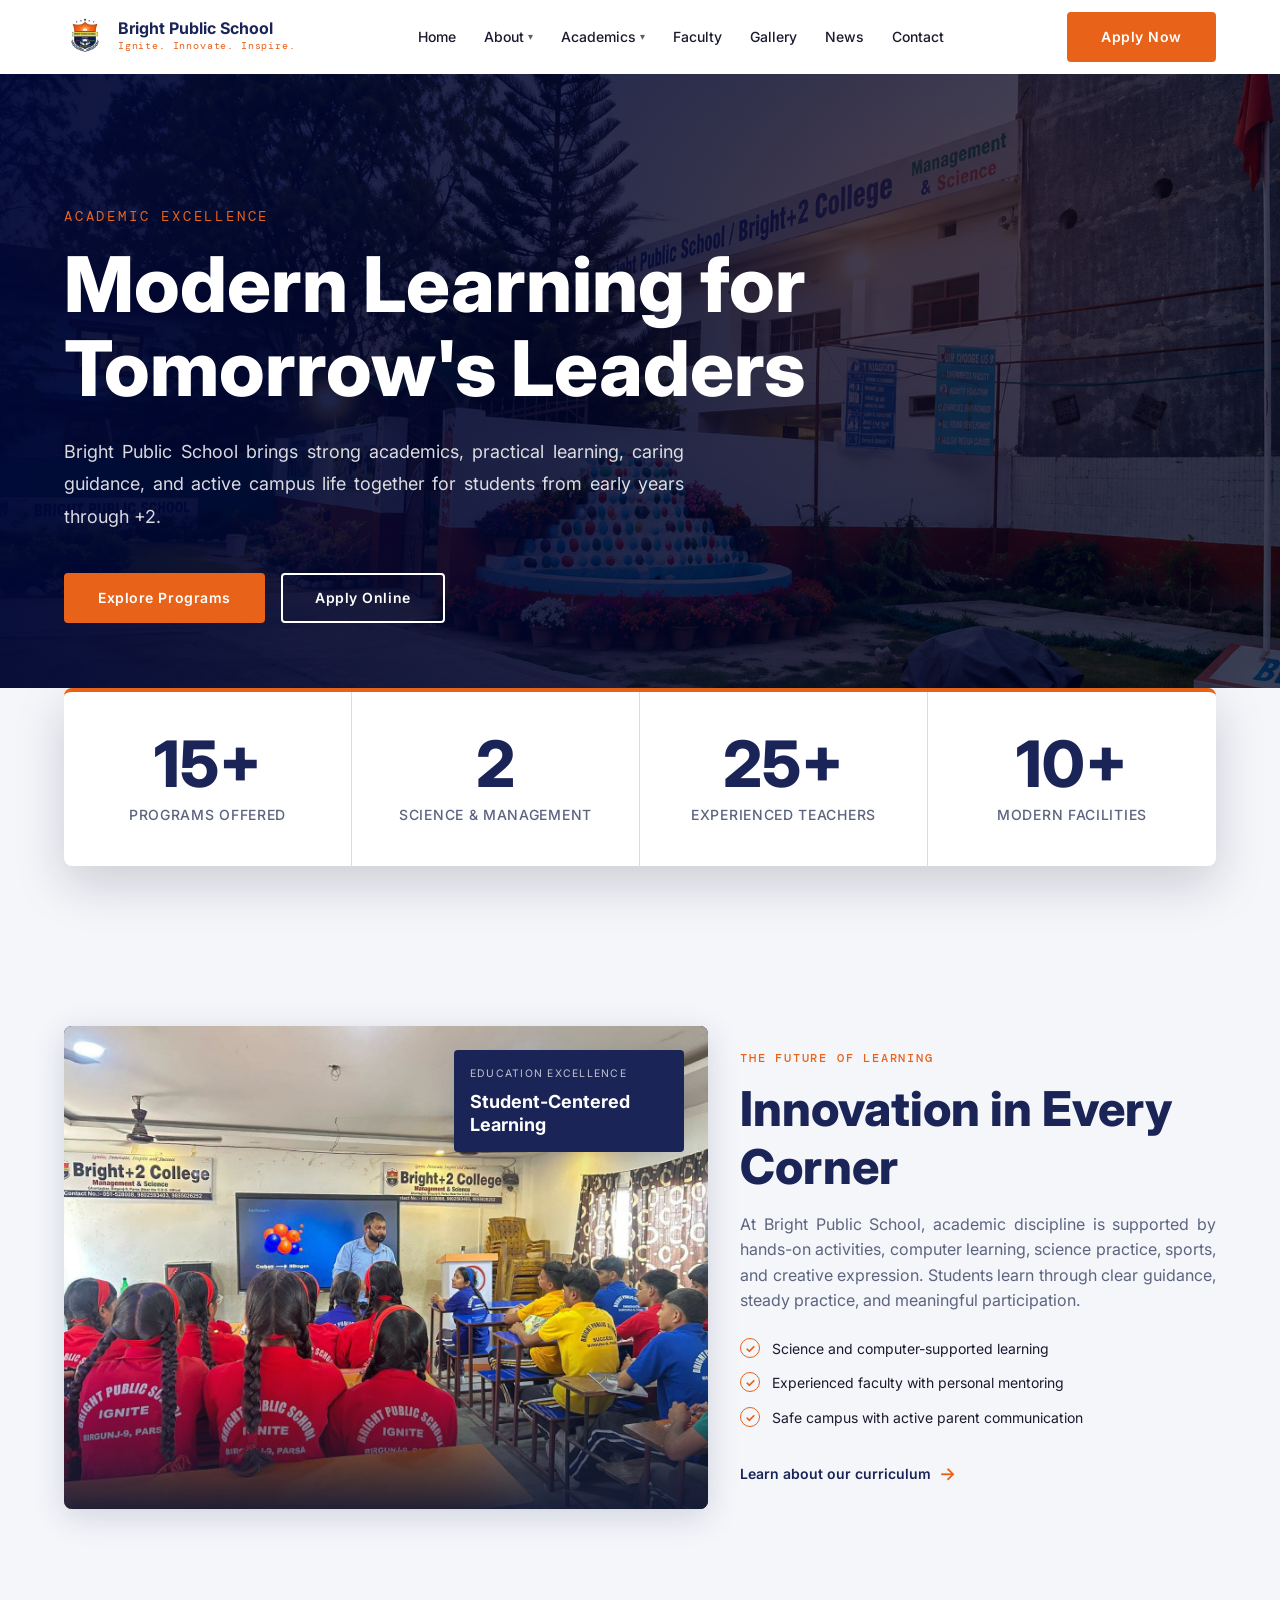
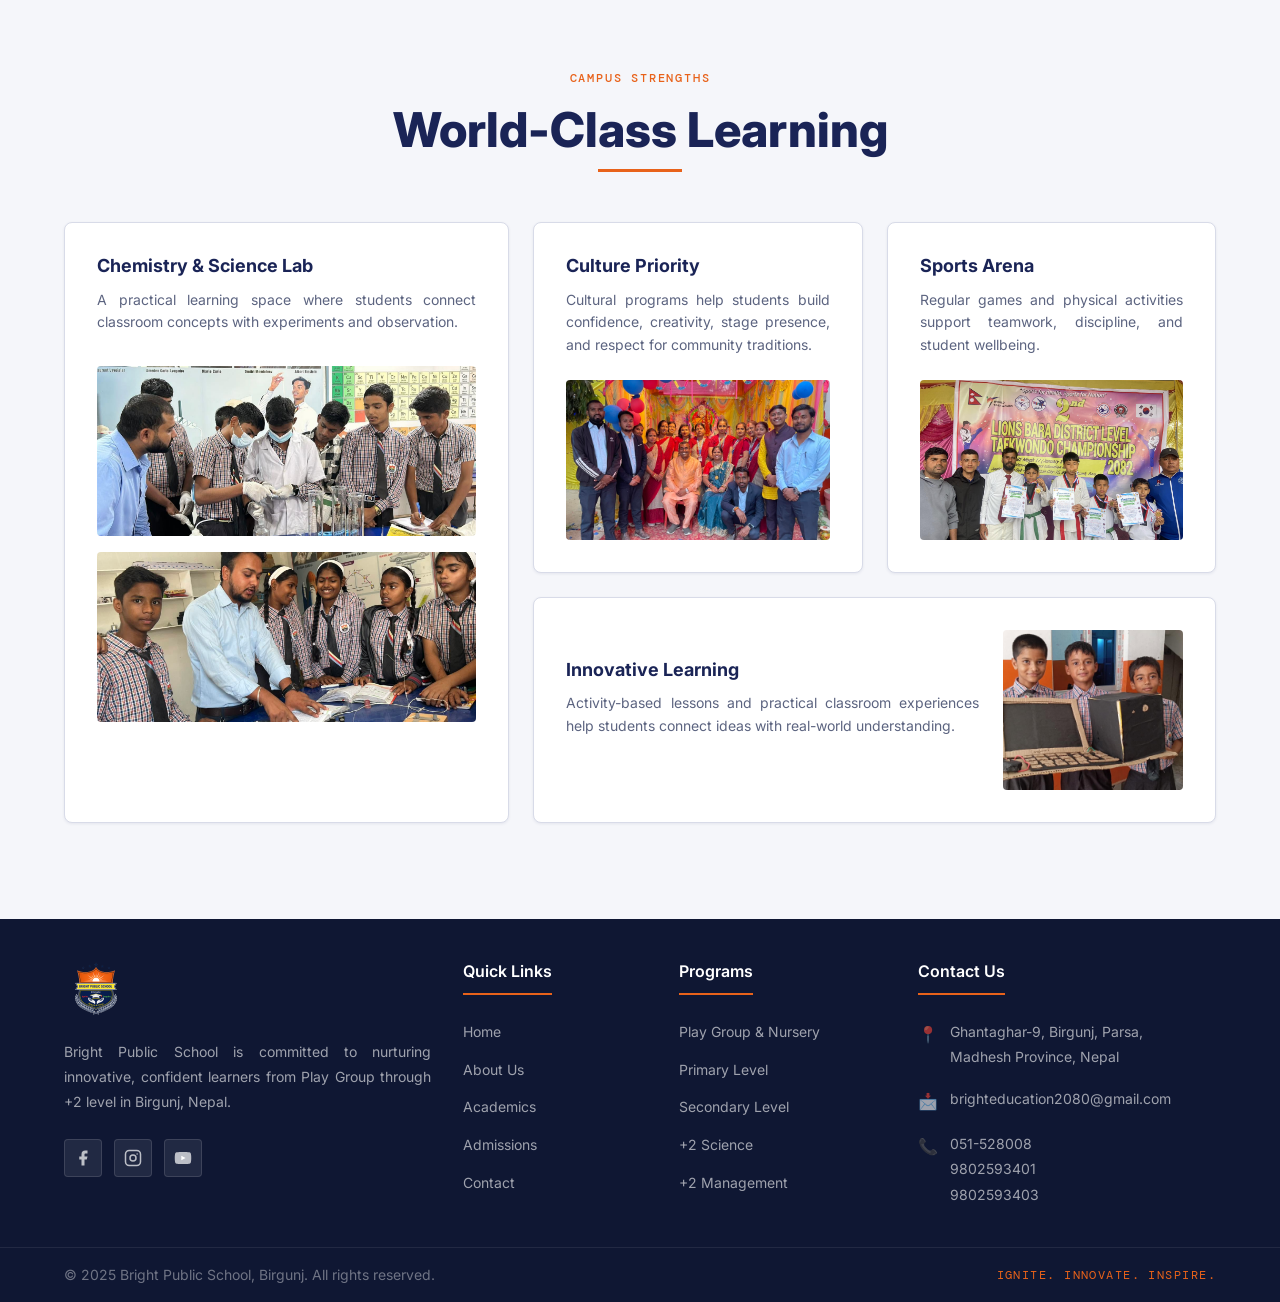
==== commit ff28477e: "fix desktop version" ====
--- a/index.html
+++ b/index.html
@@ -1,381 +1,512 @@
-<!DOCTYPE html>
+<!doctype html>
 <html lang="en">
-<head>
-  <meta charset="UTF-8">
-  <meta name="viewport" content="width=device-width, initial-scale=1.0">
-  <title>Bright Public School | Ignite. Innovate. Inspire. — Birgunj, Nepal</title>
-  <meta name="description" content="Bright Public School (BPS) in Ghantaghar-9, Birgunj offers quality education from Play Group to +2 Science & Management. Ignite. Innovate. Inspire.">
-  <meta name="keywords" content="Bright Public School, BPS Birgunj, school Birgunj Nepal, +2 science management Birgunj">
-  <meta property="og:title" content="Bright Public School — Birgunj, Nepal">
-  <meta property="og:description" content="Quality education from Play Group to +2. Ghantaghar-9, Birgunj.">
-  <meta property="og:image" content="assets/logo/logo.png">
-  <link rel="icon" href="assets/logo/logo.png" type="image/png">
-
-  <!-- CSS Architecture -->
-  <link rel="stylesheet" href="css/base.css">
-  <link rel="stylesheet" href="css/layout.css">
-  <link rel="stylesheet" href="css/components.css">
-  <link rel="stylesheet" href="css/pages.css">
-  <link rel="stylesheet" href="css/utilities.css">
-  <link rel="stylesheet" href="css/animations.css">
-</head>
-<body>
-
-  <!-- NAVBAR -->
-  <header class="navbar" id="navbar">
-    <div class="container navbar__inner">
-      <a href="index.html" class="navbar__brand">
-        <img src="assets/logo/logo.png" alt="Bright Public School" class="navbar__logo">
-        <div class="navbar__brand-text">
-          <span class="navbar__school-name">Bright Public School</span>
-          <span class="navbar__tagline">Ignite. Innovate. Inspire.</span>
-        </div>
+  <head>
+    <meta charset="UTF-8" />
+    <meta name="viewport" content="width=device-width, initial-scale=1.0" />
+    <title>
+      Bright Public School | Ignite. Innovate. Inspire. — Birgunj, Nepal
+    </title>
+    <meta
+      name="description"
+      content="Bright Public School (BPS) in Ghantaghar-9, Birgunj offers quality education from Play Group to +2 Science & Management. Ignite. Innovate. Inspire."
+    />
+    <meta
+      name="keywords"
+      content="Bright Public School, BPS Birgunj, school Birgunj Nepal, +2 science management Birgunj"
+    />
+    <meta property="og:title" content="Bright Public School — Birgunj, Nepal" />
+    <meta
+      property="og:description"
+      content="Quality education from Play Group to +2. Ghantaghar-9, Birgunj."
+    />
+    <meta property="og:image" content="assets/logo/logo.png" />
+    <link rel="icon" href="assets/logo/logo.png" type="image/png" />
+
+    <!-- CSS Architecture -->
+    <link rel="stylesheet" href="css/base.css" />
+    <link rel="stylesheet" href="css/layout.css" />
+    <link rel="stylesheet" href="css/components.css" />
+    <link rel="stylesheet" href="css/pages.css" />
+    <link rel="stylesheet" href="css/utilities.css" />
+    <link rel="stylesheet" href="css/animations.css" />
+  </head>
+  <body class="home-page">
+    <!-- NAVBAR -->
+    <header class="navbar" id="navbar">
+      <div class="container navbar__inner">
+        <a href="index.html" class="navbar__brand">
+          <img
+            src="assets/logo/logo.png"
+            alt="Bright Public School"
+            class="navbar__logo"
+          />
+          <div class="navbar__brand-text">
+            <span class="navbar__school-name">Bright Public School</span>
+            <span class="navbar__tagline">Ignite. Innovate. Inspire.</span>
+          </div>
+        </a>
+
+        <nav class="navbar__nav">
+          <ul class="navbar__links">
+            <li><a href="index.html" class="navbar__link">Home</a></li>
+            <li class="navbar__dropdown">
+              <a href="about.html" class="navbar__link"
+                >About <span class="dropdown-arrow">▾</span></a
+              >
+              <ul class="navbar__submenu">
+                <li><a href="about.html#vision">Vision &amp; Mission</a></li>
+                <li><a href="about.html#principal">Principal's Message</a></li>
+                <li><a href="about.html#values">Core Values</a></li>
+                <li><a href="about.html#facilities">Facilities</a></li>
+              </ul>
+            </li>
+            <li class="navbar__dropdown">
+              <a href="academics.html" class="navbar__link"
+                >Academics <span class="dropdown-arrow">▾</span></a
+              >
+              <ul class="navbar__submenu">
+                <li><a href="academics.html#programs">Programs</a></li>
+                <li><a href="academics.html#curriculum">Curriculum</a></li>
+                <li>
+                  <a href="academics.html#plus2">+2 Science &amp; Management</a>
+                </li>
+              </ul>
+            </li>
+            <li><a href="faculty.html" class="navbar__link">Faculty</a></li>
+            <li><a href="gallery.html" class="navbar__link">Gallery</a></li>
+            <li><a href="news.html" class="navbar__link">News</a></li>
+            <li><a href="contact.html" class="navbar__link">Contact</a></li>
+          </ul>
+        </nav>
+
+        <div class="navbar__actions">
+          <a href="admissions.html" class="btn btn-primary navbar__cta"
+            >Apply Now</a
+          >
+          <button
+            class="navbar__hamburger"
+            id="hamburger"
+            aria-label="Toggle menu"
+          >
+            <span></span><span></span><span></span>
+          </button>
+        </div>
+      </div>
+
+      <!-- Mobile Menu -->
+      <div class="navbar__mobile" id="mobileMenu">
+        <ul class="navbar__mobile-links">
+          <li><a href="index.html">Home</a></li>
+          <li><a href="about.html">About</a></li>
+          <li><a href="academics.html">Academics</a></li>
+          <li><a href="faculty.html">Faculty</a></li>
+          <li><a href="gallery.html">Gallery</a></li>
+          <li><a href="news.html">News</a></li>
+          <li><a href="contact.html">Contact</a></li>
+          <li><a href="admissions.html" class="mobile-cta">Apply Now</a></li>
+        </ul>
+      </div>
+    </header>
+
+    <main>
+      <!-- HERO SLIDER SECTION -->
+      <section class="hero-slider">
+        <!-- Slide 1 -->
+        <div class="slide active">
+          <img
+            class="slide__bg"
+            src="assets/campus/heroSection.png"
+            alt="BPS Campus Front View"
+          />
+          <div class="container slide__content">
+            <span class="slide__tagline">Academic Excellence</span>
+            <h1 class="slide__title font-display">
+              Modern Learning for<br />Tomorrow's Leaders
+            </h1>
+            <p class="slide__desc">
+              Bright Public School brings strong academics, practical learning,
+              caring guidance, and active campus life together for students from
+              early years through +2.
+            </p>
+            <div class="slide__actions">
+              <a href="academics.html" class="btn btn-primary"
+                >Explore Programs</a
+              >
+              <a href="admissions.html" class="btn btn-outline">Apply Online</a>
+            </div>
+          </div>
+        </div>
+        <!-- Slide 2 -->
+        <div class="slide">
+          <img
+            class="slide__bg"
+            src="assets/campus/campus (2).png"
+            alt="Modern Classrooms & Science Labs"
+          />
+          <div class="container slide__content">
+            <span class="slide__tagline">Academic Excellence</span>
+            <h2 class="slide__title font-display">
+              Modern Labs &amp;<br />Experienced Faculty
+            </h2>
+            <p class="slide__desc">
+              Empowering students with hands-on computer labs, fully-equipped
+              science laboratories, and interactive, conceptual learning
+              methods.
+            </p>
+            <div class="slide__actions">
+              <a href="about.html#facilities" class="btn btn-primary"
+                >Explore Facilities</a
+              >
+              <a href="faculty.html" class="btn btn-outline">Meet Faculty</a>
+            </div>
+          </div>
+        </div>
+        <!-- Slide 3 -->
+        <div class="slide">
+          <img
+            class="slide__bg"
+            src="assets/campus/campus (3).png"
+            alt="Sports and Extracurricular Activities"
+          />
+          <div class="container slide__content">
+            <span class="slide__tagline">Holistic Development</span>
+            <h2 class="slide__title font-display">
+              Sports, Culture &amp;<br />Creative Expression
+            </h2>
+            <p class="slide__desc">
+              Encouraging active participation in football, basketball, music,
+              and social projects, fostering physical vitality and strong
+              collaboration skills.
+            </p>
+            <div class="slide__actions">
+              <a href="gallery.html" class="btn btn-primary">View Gallery</a>
+              <a href="about.html" class="btn btn-outline">Our Philosophy</a>
+            </div>
+          </div>
+        </div>
+
+        <!-- Slider Dots -->
+        <div class="slider-dots">
+          <button class="dot active" aria-label="Go to Slide 1"></button>
+          <button class="dot" aria-label="Go to Slide 2"></button>
+          <button class="dot" aria-label="Go to Slide 3"></button>
+        </div>
+      </section>
+
+      <!-- STATS COUNTER SECTION -->
+      <section class="stats-section">
+        <div class="container">
+          <div class="stats-grid">
+            <div class="stat-card">
+              <div class="stat-card__number" data-counter="15" data-suffix="+">
+                0+
+              </div>
+              <div class="stat-card__label">Programs Offered</div>
+            </div>
+            <div class="stat-card">
+              <div class="stat-card__number" data-counter="2" data-suffix="">
+                0
+              </div>
+              <div class="stat-card__label">Science &amp; Management</div>
+            </div>
+            <div class="stat-card">
+              <div class="stat-card__number" data-counter="25" data-suffix="+">
+                0+
+              </div>
+              <div class="stat-card__label">Experienced Teachers</div>
+            </div>
+            <div class="stat-card">
+              <div class="stat-card__number" data-counter="10" data-suffix="+">
+                0+
+              </div>
+              <div class="stat-card__label">Modern Facilities</div>
+            </div>
+          </div>
+        </div>
+      </section>
+
+      <!-- INNOVATION SECTION -->
+      <section class="section home-innovation reveal">
+        <div class="container home-innovation__grid">
+          <div class="home-innovation__media">
+            <img
+              src="assets/classrooms/classroom 3.png"
+              alt="Bright Public School modern classroom"
+            />
+            <div class="home-rank-badge">
+              <span>Education Excellence</span>
+              <strong>Student-Centered Learning</strong>
+            </div>
+          </div>
+          <div class="home-innovation__content">
+            <span class="section-label">The Future of Learning</span>
+            <h2 class="section-title">Innovation in Every Corner</h2>
+            <p class="text-muted mb-6">
+              At Bright Public School, academic discipline is supported by
+              hands-on activities, computer learning, science practice, sports,
+              and creative expression. Students learn through clear guidance,
+              steady practice, and meaningful participation.
+            </p>
+            <ul class="home-check-list">
+              <li>Science and computer-supported learning</li>
+              <li>Experienced faculty with personal mentoring</li>
+              <li>Safe campus with active parent communication</li>
+            </ul>
+            <a href="academics.html" class="home-text-link"
+              >Learn about our curriculum</a
+            >
+          </div>
+        </div>
+      </section>
+
+      <!-- INFRASTRUCTURE SECTION -->
+      <section class="section home-infrastructure reveal">
+        <div class="container">
+          <div class="section-header section-header--center">
+            <span class="section-label">Campus Strengths</span>
+            <h2 class="section-title">World-Class Learning</h2>
+          </div>
+
+          <div class="home-infra-grid">
+            <article class="home-infra-card home-infra-card--large">
+              <h3>Chemistry &amp; Science Lab</h3>
+              <p>
+                A practical learning space where students connect classroom
+                concepts with experiments and observation.
+              </p>
+              <img
+                src="assets/lab/chemistry_lab.jpg"
+                alt="Students learning in the chemistry and science lab"
+              />
+              <img
+                src="assets/lab/physics_lab.jpg"
+                alt="Students learning in the physics lab"
+              />
+            </article>
+
+            <article class="home-infra-card">
+              <h3>Culture Priority</h3>
+              <p>
+                Cultural programs help students build confidence, creativity,
+                stage presence, and respect for community traditions.
+              </p>
+              <img
+                src="assets/events/culture.jpg"
+                alt="Students participating in cultural activities"
+              />
+            </article>
+
+            <article class="home-infra-card">
+              <h3>Sports Arena</h3>
+              <p>
+                Regular games and physical activities support teamwork,
+                discipline, and student wellbeing.
+              </p>
+              <img
+                src="assets/sports/sports_excellence.jpg"
+                alt="Bright Public School sports activities"
+              />
+            </article>
+
+            <article class="home-infra-card home-infra-card--wide">
+              <div>
+                <h3>Innovative Learning</h3>
+                <p>
+                  Activity-based lessons and practical classroom experiences
+                  help students connect ideas with real-world understanding.
+                </p>
+              </div>
+              <img
+                src="assets/events/innovative_learning.jpg"
+                alt="Students engaged in innovative learning activities"
+              />
+            </article>
+          </div>
+        </div>
+      </section>
+    </main>
+
+    <!-- FOOTER -->
+    <footer class="footer">
+      <div class="footer__top">
+        <div class="container footer__grid">
+          <!-- Col 1: Brand -->
+          <div class="footer__brand">
+            <img
+              src="assets/logo/logo.png"
+              alt="BPS Logo"
+              class="footer__logo"
+            />
+            <p class="footer__about">
+              Bright Public School is committed to nurturing innovative,
+              confident learners from Play Group through +2 level in Birgunj,
+              Nepal.
+            </p>
+            <div class="footer__social">
+              <a
+                href="https://facebook.com/p/Bright-Public-School-61556083547734"
+                target="_blank"
+                class="footer__social-link"
+                aria-label="Facebook"
+              >
+                <svg
+                  width="18"
+                  height="18"
+                  viewBox="0 0 24 24"
+                  fill="currentColor"
+                >
+                  <path
+                    d="M18 2h-3a5 5 0 0 0-5 5v3H7v4h3v8h4v-8h3l1-4h-4V7a1 1 0 0 1 1-1h3z"
+                  />
+                </svg>
+              </a>
+              <a
+                href="https://www.instagram.com/bright__college/"
+                target="_blank"
+                class="footer__social-link"
+                aria-label="Instagram"
+              >
+                <svg
+                  width="18"
+                  height="18"
+                  viewBox="0 0 24 24"
+                  fill="none"
+                  stroke="currentColor"
+                  stroke-width="2"
+                >
+                  <rect x="2" y="2" width="20" height="20" rx="5" ry="5" />
+                  <circle cx="12" cy="12" r="4" />
+                  <circle
+                    cx="17.5"
+                    cy="6.5"
+                    r="1"
+                    fill="currentColor"
+                    stroke="none"
+                  />
+                </svg>
+              </a>
+              <a
+                href="https://www.youtube.com/watch?v=qFYU1nmPurM"
+                target="_blank"
+                class="footer__social-link"
+                aria-label="YouTube"
+              >
+                <svg
+                  width="18"
+                  height="18"
+                  viewBox="0 0 24 24"
+                  fill="currentColor"
+                >
+                  <path
+                    d="M22.54 6.42a2.78 2.78 0 0 0-1.95-1.96C18.88 4 12 4 12 4s-6.88 0-8.59.46A2.78 2.78 0 0 0 1.46 6.42 29 29 0 0 0 1 12a29 29 0 0 0 .46 5.58A2.78 2.78 0 0 0 3.41 19.6C5.12 20 12 20 12 20s6.88 0 8.59-.46a2.78 2.78 0 0 0 1.95-1.95A29 29 0 0 0 23 12a29 29 0 0 0-.46-5.58z"
+                  />
+                  <polygon
+                    points="9.75 15.02 15.5 12 9.75 8.98 9.75 15.02"
+                    fill="white"
+                  />
+                </svg>
+              </a>
+            </div>
+          </div>
+
+          <!-- Col 2: Quick Links -->
+          <div class="footer__col">
+            <h4 class="footer__heading">Quick Links</h4>
+            <ul class="footer__links">
+              <li><a href="index.html">Home</a></li>
+              <li><a href="about.html">About Us</a></li>
+              <li><a href="academics.html">Academics</a></li>
+              <li><a href="faculty.html">Our Faculty</a></li>
+              <li><a href="gallery.html">Gallery</a></li>
+              <li><a href="news.html">News &amp; Events</a></li>
+              <li><a href="admissions.html">Admissions</a></li>
+              <li><a href="contact.html">Contact</a></li>
+            </ul>
+          </div>
+
+          <!-- Col 3: Programs -->
+          <div class="footer__col">
+            <h4 class="footer__heading">Programs</h4>
+            <ul class="footer__links">
+              <li>
+                <a href="academics.html#programs">Play Group &amp; Nursery</a>
+              </li>
+              <li><a href="academics.html#programs">Kindergarten</a></li>
+              <li><a href="academics.html#programs">Primary Level</a></li>
+              <li><a href="academics.html#programs">Lower Secondary</a></li>
+              <li><a href="academics.html#programs">Secondary Level</a></li>
+              <li><a href="academics.html#plus2">+2 Science</a></li>
+              <li><a href="academics.html#plus2">+2 Management</a></li>
+            </ul>
+          </div>
+
+          <!-- Col 4: Contact -->
+          <div class="footer__col">
+            <h4 class="footer__heading">Contact Us</h4>
+            <ul class="footer__contact">
+              <li>
+                <span class="footer__contact-icon">📍</span>
+                <span
+                  >Ghantaghar-9, Birgunj, Parsa,<br />Madhesh Province,
+                  Nepal</span
+                >
+              </li>
+              <li>
+                <span class="footer__contact-icon">📩</span>
+                <a href="mailto:brighteducation2080@gmail.com"
+                  >brighteducation2080@gmail.com</a
+                >
+              </li>
+              <li>
+                <span class="footer__contact-icon">📞</span>
+                <div>
+                  <a href="tel:051528008">051-528008</a><br />
+                  <a href="tel:9802593401">9802593401</a><br />
+                  <a href="tel:9802593403">9802593403</a>
+                </div>
+              </li>
+            </ul>
+          </div>
+        </div>
+      </div>
+
+      <div class="footer__bottom">
+        <div class="container footer__bottom-inner">
+          <p class="footer__copy">
+            &copy; 2025 Bright Public School, Birgunj. All rights reserved.
+          </p>
+          <p class="footer__motto font-mono">Ignite. Innovate. Inspire.</p>
+        </div>
+      </div>
+    </footer>
+
+    <nav class="mobile-bottom-nav" aria-label="Mobile quick navigation">
+      <a href="index.html" class="mobile-bottom-nav__link active">
+        <span class="mobile-bottom-nav__icon">⌂</span>
+        <span>Home</span>
       </a>
-
-      <nav class="navbar__nav">
-        <ul class="navbar__links">
-          <li><a href="index.html" class="navbar__link">Home</a></li>
-          <li class="navbar__dropdown">
-            <a href="about.html" class="navbar__link">About <span class="dropdown-arrow">▾</span></a>
-            <ul class="navbar__submenu">
-              <li><a href="about.html#vision">Vision &amp; Mission</a></li>
-              <li><a href="about.html#principal">Principal's Message</a></li>
-              <li><a href="about.html#values">Core Values</a></li>
-              <li><a href="about.html#facilities">Facilities</a></li>
-            </ul>
-          </li>
-          <li class="navbar__dropdown">
-            <a href="academics.html" class="navbar__link">Academics <span class="dropdown-arrow">▾</span></a>
-            <ul class="navbar__submenu">
-              <li><a href="academics.html#programs">Programs</a></li>
-              <li><a href="academics.html#curriculum">Curriculum</a></li>
-              <li><a href="academics.html#plus2">+2 Science &amp; Management</a></li>
-            </ul>
-          </li>
-          <li><a href="faculty.html" class="navbar__link">Faculty</a></li>
-          <li><a href="gallery.html" class="navbar__link">Gallery</a></li>
-          <li><a href="news.html" class="navbar__link">News</a></li>
-          <li><a href="contact.html" class="navbar__link">Contact</a></li>
-        </ul>
-      </nav>
-
-      <div class="navbar__actions">
-        <a href="admissions.html" class="btn btn-primary navbar__cta">Apply Now</a>
-        <button class="navbar__hamburger" id="hamburger" aria-label="Toggle menu">
-          <span></span><span></span><span></span>
-        </button>
-      </div>
-    </div>
-
-    <!-- Mobile Menu -->
-    <div class="navbar__mobile" id="mobileMenu">
-      <ul class="navbar__mobile-links">
-        <li><a href="index.html">Home</a></li>
-        <li><a href="about.html">About</a></li>
-        <li><a href="academics.html">Academics</a></li>
-        <li><a href="faculty.html">Faculty</a></li>
-        <li><a href="gallery.html">Gallery</a></li>
-        <li><a href="news.html">News</a></li>
-        <li><a href="contact.html">Contact</a></li>
-        <li><a href="admissions.html" class="mobile-cta">Apply Now</a></li>
-      </ul>
-    </div>
-  </header>
-
-  <main>
-    <!-- HERO SLIDER SECTION -->
-    <section class="hero-slider">
-      <!-- Slide 1 -->
-      <div class="slide active">
-        <img class="slide__bg" src="assets/campus/campus (1).png" alt="BPS Campus Front View">
-        <div class="container slide__content">
-          <span class="slide__tagline">Nurturing Leaders of Tomorrow</span>
-          <h1 class="slide__title font-display">Ignite. Innovate.<br>Inspire.</h1>
-          <p class="slide__desc">Welcome to Bright Public School, Birgunj. We offer a modern, student-centered learning environment from early childhood through secondary and +2 streams.</p>
-          <div class="slide__actions">
-            <a href="academics.html" class="btn btn-primary">Our Programs</a>
-            <a href="admissions.html" class="btn btn-outline">Apply Online</a>
-          </div>
-        </div>
-      </div>
-      <!-- Slide 2 -->
-      <div class="slide">
-        <img class="slide__bg" src="assets/campus/campus (2).png" alt="Modern Classrooms & Science Labs">
-        <div class="container slide__content">
-          <span class="slide__tagline">Academic Excellence</span>
-          <h2 class="slide__title font-display">Modern Labs &amp;<br>Experienced Faculty</h2>
-          <p class="slide__desc">Empowering students with hands-on computer labs, fully-equipped science laboratories, and interactive, conceptual learning methods.</p>
-          <div class="slide__actions">
-            <a href="about.html#facilities" class="btn btn-primary">Explore Facilities</a>
-            <a href="faculty.html" class="btn btn-outline">Meet Faculty</a>
-          </div>
-        </div>
-      </div>
-      <!-- Slide 3 -->
-      <div class="slide">
-        <img class="slide__bg" src="assets/campus/campus (3).png" alt="Sports and Extracurricular Activities">
-        <div class="container slide__content">
-          <span class="slide__tagline">Holistic Development</span>
-          <h2 class="slide__title font-display">Sports, Culture &amp;<br>Creative Expression</h2>
-          <p class="slide__desc">Encouraging active participation in football, basketball, music, and social projects, fostering physical vitality and strong collaboration skills.</p>
-          <div class="slide__actions">
-            <a href="gallery.html" class="btn btn-primary">View Gallery</a>
-            <a href="about.html" class="btn btn-outline">Our Philosophy</a>
-          </div>
-        </div>
-      </div>
-
-      <!-- Slider Dots -->
-      <div class="slider-dots">
-        <button class="dot active" aria-label="Go to Slide 1"></button>
-        <button class="dot" aria-label="Go to Slide 2"></button>
-        <button class="dot" aria-label="Go to Slide 3"></button>
-      </div>
-    </section>
-
-    <!-- STATS COUNTER SECTION -->
-    <section class="stats-section">
-      <div class="container">
-        <div class="stats-grid">
-          <div class="stat-card">
-            <div class="stat-card__number" data-counter="15" data-suffix="+">0+</div>
-            <div class="stat-card__label">Programs Offered</div>
-          </div>
-          <div class="stat-card">
-            <div class="stat-card__number" data-counter="2" data-suffix="">0</div>
-            <div class="stat-card__label">+2 Streams</div>
-          </div>
-          <div class="stat-card">
-            <div class="stat-card__number" data-counter="25" data-suffix="+">0+</div>
-            <div class="stat-card__label">Experienced Teachers</div>
-          </div>
-          <div class="stat-card">
-            <div class="stat-card__number" data-counter="10" data-suffix="+">0+</div>
-            <div class="stat-card__label">Modern Facilities</div>
-          </div>
-        </div>
-      </div>
-    </section>
-
-    <!-- WELCOME & INTRO SECTION -->
-    <section class="section section--surface reveal">
-      <div class="container two-col">
-        <div>
-          <span class="section-label">Welcome to BPS</span>
-          <h2 class="section-title">Where Learning Meets Excellence</h2>
-          <p class="text-muted mb-6">Bright Public School (BPS) is a premier educational institution situated near the C.D.O. Office in Ghantaghar-9, Birgunj. Established with a vision to deliver premium and accessible education, we bridge traditional academic rigor with modern innovations in technology, laboratory experiments, and co-curricular programs.</p>
-          <p class="text-muted mb-8">Our learning philosophy focuses on individual talent, encouraging curiosity, problem-solving abilities, and building confident leaders prepared to address future global opportunities.</p>
-          <a href="about.html" class="btn btn-navy">Discover Our Story</a>
-        </div>
-        <div class="img-zoom rounded-lg shadow-md" style="height: 380px;">
-          <img class="img-cover" src="assets/campus/campus (4).png" alt="Bright Public School Campus Building">
-        </div>
-      </div>
-    </section>
-
-    <!-- WHY CHOOSE BPS SECTION -->
-    <section class="section section--white reveal">
-      <div class="container">
-        <div class="section-header section-header--center">
-          <span class="section-label">Key Pillars</span>
-          <h2 class="section-title">Why Parents &amp; Students Choose BPS</h2>
-          <p class="section-subtitle">We maintain a steadfast focus on safety, learning success, professional support, and extracurricular advancement.</p>
-        </div>
-        
-        <div class="grid grid--3 mt-12">
-          <!-- Card 1 -->
-          <div class="feature-card hover-lift">
-            <span class="feature-card__icon">🎓</span>
-            <h3 class="feature-card__title">Qualified &amp; Caring Faculty</h3>
-            <p class="feature-card__desc">A team of professional educators trained to foster collaborative learning environments and provide personal mentorship to students.</p>
-          </div>
-          <!-- Card 2 -->
-          <div class="feature-card hover-lift">
-            <span class="feature-card__icon">🔬</span>
-            <h3 class="feature-card__title">State-of-the-Art Laboratories</h3>
-            <p class="feature-card__desc">Modern computer facilities and science laboratories built to support high-level practical curricula in physics, chemistry, and biology.</p>
-          </div>
-          <!-- Card 3 -->
-          <div class="feature-card hover-lift">
-            <span class="feature-card__icon">🛡️</span>
-            <h3 class="feature-card__title">Secure &amp; Nurturing Environment</h3>
-            <p class="feature-card__desc">A clean, safe campus with strict safety guidelines, continuous parent-teacher engagement, and supportive child guidance.</p>
-          </div>
-        </div>
-      </div>
-    </section>
-
-    <!-- ACADEMIC STREAMS SECTION -->
-    <section class="section section--surface reveal">
-      <div class="container">
-        <div class="section-header section-header--center">
-          <span class="section-label">Academic Excellence</span>
-          <h2 class="section-title">Secondary &amp; Plus 2 Programs</h2>
-          <p class="section-subtitle">Affiliated with the National Examinations Board (NEB), BPS provides pathways that prepare students for competitive careers.</p>
-        </div>
-
-        <div class="grid grid--2 mt-12">
-          <!-- Card 1 -->
-          <div class="stream-card hover-scale shadow-md">
-            <img class="stream-card__bg" src="assets/classrooms/classroom 3.png" alt="Science Laboratory Experiments">
-            <div class="stream-card__content">
-              <h3 class="stream-card__title">+2 Science Stream</h3>
-              <p class="stream-card__desc">Rigorous training in Physics, Chemistry, Biology, and Mathematics designed for aspiring engineers, doctors, and scientists.</p>
-              <a href="academics.html#plus2" class="btn btn-outline">Explore Curriculum</a>
-            </div>
-          </div>
-          <!-- Card 2 -->
-          <div class="stream-card hover-scale shadow-md">
-            <img class="stream-card__bg" src="assets/classrooms/classroom 2.jpg" alt="Business Management Discussion">
-            <div class="stream-card__content">
-              <h3 class="stream-card__title">+2 Management Stream</h3>
-              <p class="stream-card__desc">Focus on Accountancy, Economics, Computer Science, and Business Administration to develop future managers and entrepreneurs.</p>
-              <a href="academics.html#plus2" class="btn btn-outline">Explore Curriculum</a>
-            </div>
-          </div>
-        </div>
-      </div>
-    </section>
-
-    <!-- TESTIMONIALS SECTION -->
-    <section class="section section--white reveal">
-      <div class="container">
-        <div class="section-header section-header--center">
-          <span class="section-label">Feedback</span>
-          <h2 class="section-title">What Our Community Says</h2>
-          <p class="section-subtitle">Hear reviews and feedback directly from parents and students experiencing our educational system.</p>
-        </div>
-
-        <div class="testimonials-grid mt-12">
-          <!-- Testimonial 1 -->
-          <div class="testimonial-card">
-            <p class="testimonial-card__quote">"Bright Public School provides a nurturing environment where children grow academically and personally. We are proud to be part of this educational community."</p>
-            <div class="testimonial-card__author">
-              <div class="testimonial-card__author-info">
-                <h4>Parent</h4>
-                <span>BPS Community Member</span>
-              </div>
-            </div>
-          </div>
-          <!-- Testimonial 2 -->
-          <div class="testimonial-card">
-            <p class="testimonial-card__quote">"The teachers are supportive, professional, and genuinely committed to student success. Our child enjoys learning every day."</p>
-            <div class="testimonial-card__author">
-              <div class="testimonial-card__author-info">
-                <h4>Parent</h4>
-                <span>BPS Community Member</span>
-              </div>
-            </div>
-          </div>
-        </div>
-      </div>
-    </section>
-  </main>
-
-  <!-- FOOTER -->
-  <footer class="footer">
-    <div class="footer__top">
-      <div class="container footer__grid">
-        <!-- Col 1: Brand -->
-        <div class="footer__brand">
-          <img src="assets/logo/logo.png" alt="BPS Logo" class="footer__logo">
-          <p class="footer__about">
-            Bright Public School is committed to nurturing innovative, confident learners from Play Group through +2 level in Birgunj, Nepal.
-          </p>
-          <div class="footer__social">
-            <a href="https://facebook.com/p/Bright-Public-School-61556083547734" target="_blank" class="footer__social-link" aria-label="Facebook">
-              <svg width="18" height="18" viewBox="0 0 24 24" fill="currentColor">
-                <path d="M18 2h-3a5 5 0 0 0-5 5v3H7v4h3v8h4v-8h3l1-4h-4V7a1 1 0 0 1 1-1h3z"/>
-              </svg>
-            </a>
-            <a href="https://www.instagram.com/bright__college/" target="_blank" class="footer__social-link" aria-label="Instagram">
-              <svg width="18" height="18" viewBox="0 0 24 24" fill="none" stroke="currentColor" stroke-width="2">
-                <rect x="2" y="2" width="20" height="20" rx="5" ry="5"/>
-                <circle cx="12" cy="12" r="4"/>
-                <circle cx="17.5" cy="6.5" r="1" fill="currentColor" stroke="none"/>
-              </svg>
-            </a>
-            <a href="https://www.youtube.com/watch?v=qFYU1nmPurM" target="_blank" class="footer__social-link" aria-label="YouTube">
-              <svg width="18" height="18" viewBox="0 0 24 24" fill="currentColor">
-                <path d="M22.54 6.42a2.78 2.78 0 0 0-1.95-1.96C18.88 4 12 4 12 4s-6.88 0-8.59.46A2.78 2.78 0 0 0 1.46 6.42 29 29 0 0 0 1 12a29 29 0 0 0 .46 5.58A2.78 2.78 0 0 0 3.41 19.6C5.12 20 12 20 12 20s6.88 0 8.59-.46a2.78 2.78 0 0 0 1.95-1.95A29 29 0 0 0 23 12a29 29 0 0 0-.46-5.58z"/>
-                <polygon points="9.75 15.02 15.5 12 9.75 8.98 9.75 15.02" fill="white"/>
-              </svg>
-            </a>
-          </div>
-        </div>
-
-        <!-- Col 2: Quick Links -->
-        <div class="footer__col">
-          <h4 class="footer__heading">Quick Links</h4>
-          <ul class="footer__links">
-            <li><a href="index.html">Home</a></li>
-            <li><a href="about.html">About Us</a></li>
-            <li><a href="academics.html">Academics</a></li>
-            <li><a href="faculty.html">Our Faculty</a></li>
-            <li><a href="gallery.html">Gallery</a></li>
-            <li><a href="news.html">News &amp; Events</a></li>
-            <li><a href="admissions.html">Admissions</a></li>
-            <li><a href="contact.html">Contact</a></li>
-          </ul>
-        </div>
-
-        <!-- Col 3: Programs -->
-        <div class="footer__col">
-          <h4 class="footer__heading">Programs</h4>
-          <ul class="footer__links">
-            <li><a href="academics.html#programs">Play Group &amp; Nursery</a></li>
-            <li><a href="academics.html#programs">Kindergarten</a></li>
-            <li><a href="academics.html#programs">Primary Level</a></li>
-            <li><a href="academics.html#programs">Lower Secondary</a></li>
-            <li><a href="academics.html#programs">Secondary Level</a></li>
-            <li><a href="academics.html#plus2">+2 Science</a></li>
-            <li><a href="academics.html#plus2">+2 Management</a></li>
-          </ul>
-        </div>
-
-        <!-- Col 4: Contact -->
-        <div class="footer__col">
-          <h4 class="footer__heading">Contact Us</h4>
-          <ul class="footer__contact">
-            <li>
-              <span class="footer__contact-icon">📍</span>
-              <span>Ghantaghar-9, Birgunj, Parsa,<br>Madhesh Province, Nepal</span>
-            </li>
-            <li>
-              <span class="footer__contact-icon">📞</span>
-              <div>
-                <a href="tel:051528008">051-528008</a><br>
-                <a href="tel:9802593401">9802593401</a><br>
-                <a href="tel:9802593403">9802593403</a>
-              </div>
-            </li>
-            <li>
-              <span class="footer__contact-icon">✉️</span>
-              <a href="mailto:brighteducation2080@gmail.com">brighteducation2080@gmail.com</a>
-            </li>
-          </ul>
-        </div>
-      </div>
-    </div>
-
-    <div class="footer__bottom">
-      <div class="container footer__bottom-inner">
-        <p class="footer__copy">
-          &copy; 2025 Bright Public School, Birgunj. All rights reserved.
-        </p>
-        <p class="footer__motto font-mono">Ignite. Innovate. Inspire.</p>
-      </div>
-    </div>
-  </footer>
-
-  <!-- JS Architecture -->
-  <script src="js/utils.js"></script>
-  <script src="js/navbar.js"></script>
-  <script src="js/slider.js"></script>
-  <script src="js/gallery.js"></script>
-  <script src="js/counter.js"></script>
-  <script src="js/animations.js"></script>
-  <script src="js/lazyload.js"></script>
-  <script src="js/main.js"></script>
-</body>
+      <a href="about.html#facilities" class="mobile-bottom-nav__link">
+        <span class="mobile-bottom-nav__icon">⌬</span>
+        <span>Facilities</span>
+      </a>
+      <a href="faculty.html" class="mobile-bottom-nav__link">
+        <span class="mobile-bottom-nav__icon">♙</span>
+        <span>Faculty</span>
+      </a>
+      <a href="admissions.html" class="mobile-bottom-nav__link">
+        <span class="mobile-bottom-nav__icon">☰</span>
+        <span>Apply</span>
+      </a>
+    </nav>
+
+    <!-- JS Architecture -->
+    <script src="js/utils.js"></script>
+    <script src="js/navbar.js"></script>
+    <script src="js/slider.js"></script>
+    <script src="js/gallery.js"></script>
+    <script src="js/counter.js"></script>
+    <script src="js/animations.js"></script>
+    <script src="js/lazyload.js"></script>
+    <script src="js/main.js"></script>
+  </body>
 </html>
--- a/css/base.css
+++ b/css/base.css
@@ -8,7 +8,7 @@
    ========================================================================== */
 
 /* --- GOOGLE FONTS IMPORT --- */
-@import url('https://fonts.googleapis.com/css2?family=DM+Mono:wght@400;500&family=Inter:wght@400;500;600&family=Playfair+Display:wght@400;600;700&display=swap');
+@import url('https://fonts.googleapis.com/css2?family=DM+Mono:wght@400;500&family=Inter:wght@400;500;600;700;800&display=swap');
 
 :root {
   /* --- COLOR VARIABLES --- */
@@ -117,7 +117,7 @@
 
 /* --- TYPOGRAPHY CLASSES --- */
 .font-display {
-  font-family: 'Playfair Display', serif;
+  font-family: 'Inter', sans-serif;
 }
 
 .font-mono {
@@ -125,9 +125,16 @@
 }
 
 h1, h2, h3, h4, h5, h6 {
-  font-family: 'Playfair Display', serif;
+  font-family: 'Inter', sans-serif;
   line-height: var(--leading-tight);
   color: var(--color-navy);
+}
+
+p {
+  text-align: justify;
+  text-align-last: left;
+  hyphens: auto;
+  overflow-wrap: break-word;
 }
 
 /* --- UTILITY CLASSES --- */
--- a/css/components.css
+++ b/css/components.css
@@ -16,11 +16,12 @@
   left: 0;
   right: 0;
   z-index: 1000;
-  background: transparent;
+  background: var(--color-white);
   transition: background var(--transition-base),
               box-shadow var(--transition-base),
               padding var(--transition-base);
-  padding: var(--space-4) 0;
+  padding: var(--space-3) 0;
+  box-shadow: 0 1px 0 rgba(26, 36, 86, 0.08);
 }
 
 /* Scrolled state — added via JS */
@@ -46,7 +47,7 @@
 }
 
 .navbar__logo {
-  height: 52px;
+  height: 42px;
   width: auto;
   transition: height var(--transition-base);
 }
@@ -61,10 +62,10 @@
 }
 
 .navbar__school-name {
-  font-family: 'Playfair Display', serif;
+  font-family: 'Inter', sans-serif;
   font-size: var(--text-base);
   font-weight: 700;
-  color: var(--color-white);
+  color: var(--color-navy);
   line-height: 1.2;
   transition: color var(--transition-base);
 }
@@ -76,7 +77,7 @@
 .navbar__tagline {
   font-family: 'DM Mono', monospace;
   font-size: 0.65rem;
-  color: rgba(255, 255, 255, 0.7);
+  color: var(--color-orange);
   letter-spacing: 0.08em;
   transition: color var(--transition-base);
 }
@@ -101,7 +102,7 @@
 .navbar__link {
   font-size: var(--text-sm);
   font-weight: 500;
-  color: rgba(255, 255, 255, 0.9);
+  color: var(--color-text);
   padding: var(--space-2) var(--space-3);
   border-radius: var(--radius-sm);
   transition: color var(--transition-fast), background var(--transition-fast);
@@ -192,7 +193,7 @@
   display: block;
   width: 24px;
   height: 2px;
-  background: var(--color-white);
+  background: var(--color-navy);
   border-radius: 2px;
   transition: all var(--transition-base);
 }
@@ -284,13 +285,22 @@
 }
 
 .footer__top {
-  padding: var(--space-20) 0 var(--space-12);
+  padding: var(--space-10) 0;
 }
 
 .footer__grid {
   display: grid;
-  grid-template-columns: 2fr 1fr 1fr 1.5fr;
-  gap: var(--space-12);
+  grid-template-columns: 1.6fr 0.8fr 0.9fr 1.3fr;
+  gap: var(--space-8);
+  align-items: start;
+}
+
+.footer__grid > .footer__col:nth-child(2) .footer__links li:nth-child(4),
+.footer__grid > .footer__col:nth-child(2) .footer__links li:nth-child(5),
+.footer__grid > .footer__col:nth-child(2) .footer__links li:nth-child(6),
+.footer__grid > .footer__col:nth-child(3) .footer__links li:nth-child(2),
+.footer__grid > .footer__col:nth-child(3) .footer__links li:nth-child(4) {
+  display: none;
 }
 
 /* Brand col */
@@ -334,7 +344,7 @@
 
 /* Link cols */
 .footer__heading {
-  font-family: 'Playfair Display', serif;
+  font-family: 'Inter', sans-serif;
   font-size: var(--text-base);
   font-weight: 600;
   color: var(--color-white);
@@ -394,7 +404,7 @@
 /* Bottom bar */
 .footer__bottom {
   border-top: 1px solid rgba(255, 255, 255, 0.08);
-  padding: var(--space-6) 0;
+  padding: var(--space-4) 0;
 }
 
 .footer__bottom-inner {
@@ -421,14 +431,18 @@
 @media (max-width: 1024px) {
   .footer__grid {
     grid-template-columns: 1fr 1fr;
-    gap: var(--space-10);
+    gap: var(--space-8);
   }
 }
 
 @media (max-width: 640px) {
+  .footer__top {
+    padding: var(--space-8) 0;
+  }
+
   .footer__grid {
     grid-template-columns: 1fr;
-    gap: var(--space-8);
+    gap: var(--space-6);
   }
   .footer__bottom-inner {
     flex-direction: column;
--- a/css/pages.css
+++ b/css/pages.css
@@ -67,10 +67,11 @@
 /* --- HERO SLIDER --- */
 .hero-slider {
   position: relative;
-  height: 100vh;
-  min-height: 600px;
+  height: 680px;
+  min-height: 620px;
   overflow: hidden;
   background: var(--color-navy-dark);
+  margin-top: 74px;
 }
 
 .hero-slider .slide {
@@ -96,7 +97,17 @@
   width: 100%;
   height: 100%;
   object-fit: cover;
-  filter: brightness(0.4) contrast(1.05);
+  filter: brightness(0.42) saturate(1.08);
+}
+
+.hero-slider .slide::after {
+  content: '';
+  position: absolute;
+  inset: 0;
+  z-index: 2;
+  background:
+    linear-gradient(90deg, rgba(0, 8, 58, 0.88) 0%, rgba(0, 8, 58, 0.66) 38%, rgba(0, 8, 58, 0.28) 100%),
+    radial-gradient(circle at 70% 20%, rgba(232, 98, 26, 0.18), transparent 36%);
 }
 
 .hero-slider .slide__content {
@@ -106,13 +117,13 @@
   display: flex;
   flex-direction: column;
   justify-content: center;
-  padding-top: 80px;
+  padding-top: 0;
   color: var(--color-white);
 }
 
 .hero-slider .slide__title {
-  font-size: var(--text-6xl);
-  font-weight: 700;
+  font-size: clamp(2.75rem, 6vw, 5rem);
+  font-weight: 800;
   color: var(--color-white);
   margin-bottom: var(--space-6);
   line-height: 1.1;
@@ -129,7 +140,7 @@
 .hero-slider .slide__tagline {
   font-family: 'DM Mono', monospace;
   font-size: var(--text-sm);
-  color: var(--color-yellow);
+  color: var(--color-orange);
   letter-spacing: 0.2em;
   text-transform: uppercase;
   margin-bottom: var(--space-4);
@@ -145,7 +156,7 @@
 
 .hero-slider .slide__desc {
   font-size: var(--text-lg);
-  max-width: 600px;
+  max-width: 620px;
   margin-bottom: var(--space-10);
   color: rgba(255, 255, 255, 0.85);
   line-height: var(--leading-relaxed);
@@ -174,13 +185,7 @@
 
 /* Slider Dots */
 .slider-dots {
-  position: absolute;
-  bottom: var(--space-10);
-  left: 50%;
-  transform: translateX(-50%);
-  z-index: 10;
-  display: flex;
-  gap: var(--space-3);
+  display: none;
 }
 
 .slider-dots .dot {
@@ -206,8 +211,9 @@
 .stats-section {
   position: relative;
   z-index: 5;
-  margin-top: -60px;
-  padding-bottom: var(--space-16);
+  margin-top: -66px;
+  padding-bottom: var(--space-20);
+  background: #f5f6fa;
 }
 
 .stats-grid {
@@ -215,13 +221,13 @@
   grid-template-columns: repeat(4, 1fr);
   background: var(--color-white);
   border-radius: var(--radius-md);
-  box-shadow: var(--shadow-xl);
+  box-shadow: 0 18px 50px rgba(15, 23, 51, 0.18);
   overflow: hidden;
   border-top: 4px solid var(--color-orange);
 }
 
 .stat-card {
-  padding: var(--space-8) var(--space-6);
+  padding: var(--space-10) var(--space-6);
   text-align: center;
   border-right: 1px solid var(--color-border);
 }
@@ -231,9 +237,9 @@
 }
 
 .stat-card__number {
-  font-family: 'Playfair Display', serif;
-  font-size: var(--text-5xl);
-  font-weight: 700;
+  font-family: 'Inter', sans-serif;
+  font-size: clamp(2.5rem, 5vw, 4.5rem);
+  font-weight: 800;
   color: var(--color-navy);
   margin-bottom: var(--space-2);
   line-height: 1;
@@ -245,6 +251,223 @@
   font-weight: 500;
   text-transform: uppercase;
   letter-spacing: 0.05em;
+}
+
+.home-page .section {
+  background: #f5f6fa;
+}
+
+.home-innovation {
+  padding-top: var(--space-20);
+}
+
+.home-innovation__grid {
+  display: grid;
+  grid-template-columns: 1.15fr 0.85fr;
+  gap: var(--space-8);
+  align-items: center;
+}
+
+.home-innovation__media {
+  position: relative;
+  min-height: 360px;
+  overflow: hidden;
+  border-radius: var(--radius-md);
+  box-shadow: var(--shadow-lg);
+  background: var(--color-navy);
+}
+
+.home-innovation__media img {
+  width: 100%;
+  height: 100%;
+  min-height: 360px;
+  object-fit: cover;
+}
+
+.home-innovation__media::after {
+  content: '';
+  position: absolute;
+  inset: auto 0 0;
+  height: 34%;
+  background: linear-gradient(to top, rgba(15, 23, 51, 0.92), transparent);
+}
+
+.home-rank-badge {
+  position: absolute;
+  top: var(--space-6);
+  right: var(--space-6);
+  max-width: 230px;
+  padding: var(--space-4);
+  background: var(--color-navy);
+  color: var(--color-white);
+  border-radius: var(--radius-sm);
+  box-shadow: var(--shadow-lg);
+  z-index: 2;
+}
+
+.home-rank-badge span {
+  display: block;
+  margin-bottom: var(--space-2);
+  font-size: 0.65rem;
+  color: rgba(255, 255, 255, 0.72);
+  letter-spacing: 0.12em;
+  text-transform: uppercase;
+}
+
+.home-rank-badge strong {
+  display: block;
+  font-size: var(--text-lg);
+  line-height: 1.25;
+}
+
+.home-innovation__content .section-title,
+.home-infrastructure .section-title {
+  font-size: clamp(2rem, 4vw, 3rem);
+  font-weight: 800;
+}
+
+.home-check-list {
+  display: grid;
+  gap: var(--space-3);
+  margin-bottom: var(--space-8);
+}
+
+.home-check-list li {
+  position: relative;
+  padding-left: var(--space-8);
+  font-size: var(--text-sm);
+  color: var(--color-text);
+}
+
+.home-check-list li::before {
+  content: '✓';
+  position: absolute;
+  left: 0;
+  top: 0;
+  width: 20px;
+  height: 20px;
+  border: 1px solid var(--color-orange);
+  border-radius: 50%;
+  color: var(--color-orange);
+  display: grid;
+  place-items: center;
+  font-size: 0.75rem;
+  font-weight: 700;
+}
+
+.home-text-link {
+  display: inline-flex;
+  align-items: center;
+  gap: var(--space-2);
+  color: var(--color-navy);
+  font-size: var(--text-sm);
+  font-weight: 600;
+}
+
+.home-text-link::after {
+  content: '→';
+  color: var(--color-orange);
+  font-size: var(--text-lg);
+  line-height: 1;
+}
+
+.home-infrastructure {
+  padding-top: var(--space-20);
+  padding-bottom: var(--space-24);
+}
+
+.home-infrastructure .section-header {
+  margin-bottom: var(--space-12);
+}
+
+.home-infrastructure .section-title {
+  position: relative;
+  display: inline-block;
+}
+
+.home-infrastructure .section-title::after {
+  content: '';
+  position: absolute;
+  left: 50%;
+  bottom: -14px;
+  width: 84px;
+  height: 3px;
+  background: var(--color-orange);
+  transform: translateX(-50%);
+}
+
+.home-infra-grid {
+  display: grid;
+  grid-template-columns: 1.15fr 0.85fr 0.85fr;
+  gap: var(--space-6);
+}
+
+.home-infra-card {
+  min-height: 210px;
+  padding: var(--space-8);
+  background: var(--color-white);
+  border: 1px solid var(--color-border);
+  border-radius: var(--radius-md);
+  box-shadow: var(--shadow-sm);
+}
+
+.home-infra-card--large {
+  grid-row: span 2;
+  min-height: 430px;
+}
+
+.home-infra-card--wide {
+  grid-column: span 2;
+  display: grid;
+  grid-template-columns: 1fr 180px;
+  gap: var(--space-6);
+  align-items: center;
+}
+
+.home-infra-card h3 {
+  margin-bottom: var(--space-3);
+  font-size: var(--text-lg);
+  font-weight: 700;
+}
+
+.home-infra-card p {
+  margin-bottom: var(--space-6);
+  font-size: var(--text-sm);
+  color: var(--color-muted);
+  line-height: var(--leading-normal);
+}
+
+.home-infra-card img {
+  width: 100%;
+  height: 160px;
+  border-radius: var(--radius-sm);
+  object-fit: cover;
+}
+
+.home-infra-card--large img {
+  height: 170px;
+  margin-top: var(--space-8);
+}
+
+.home-infra-card--large img + img {
+  margin-top: var(--space-4);
+}
+
+.home-infra-icon {
+  width: 54px;
+  height: 54px;
+  margin-bottom: var(--space-6);
+  border-radius: var(--radius-sm);
+  background: var(--color-navy-light);
+  color: var(--color-navy);
+  display: grid;
+  place-items: center;
+  font-size: var(--text-xl);
+  font-weight: 800;
+}
+
+.mobile-bottom-nav {
+  display: none;
 }
 
 /* --- FEATURE CARD --- */
@@ -365,7 +588,7 @@
   top: 10px;
   left: 20px;
   font-size: 6rem;
-  font-family: 'Playfair Display', serif;
+  font-family: 'Inter', sans-serif;
   color: rgba(232, 98, 26, 0.08);
   line-height: 1;
 }
@@ -533,6 +756,35 @@
 /* ==========================================================================
    ADMISSIONS PAGE
    ========================================================================== */
+
+.admission-doc-list {
+  display: grid;
+  gap: var(--space-4);
+  max-width: 720px;
+}
+
+.admission-doc-list li {
+  position: relative;
+  display: grid;
+  grid-template-columns: minmax(170px, max-content) 1fr;
+  gap: var(--space-3);
+  padding-left: var(--space-8);
+  color: var(--color-muted);
+  line-height: var(--leading-normal);
+}
+
+.admission-doc-list li::before {
+  content: '✓';
+  position: absolute;
+  left: 0;
+  top: 0;
+  color: var(--color-orange);
+  font-weight: 800;
+}
+
+.admission-doc-list strong {
+  color: var(--color-muted);
+}
 
 /* --- ADMISSIONS TIMELINE --- */
 .timeline {
@@ -1123,6 +1375,27 @@
    ========================================================================== */
 
 @media (max-width: 1024px) {
+  .hero-slider {
+    height: 620px;
+    min-height: 560px;
+  }
+
+  .home-innovation__grid {
+    grid-template-columns: 1fr;
+  }
+
+  .home-infra-grid {
+    grid-template-columns: 1fr 1fr;
+  }
+
+  .home-infra-card--large {
+    grid-row: auto;
+  }
+
+  .home-infra-card--wide {
+    grid-column: span 2;
+  }
+
   .stats-grid {
     grid-template-columns: repeat(2, 1fr);
   }
@@ -1155,6 +1428,43 @@
 }
 
 @media (max-width: 768px) {
+  .hero-slider {
+    margin-top: 66px;
+  }
+
+  .hero-slider .slide__content {
+    justify-content: flex-end;
+    padding-bottom: var(--space-20);
+  }
+
+  .hero-slider .slide__actions {
+    flex-wrap: wrap;
+  }
+
+  .stats-section {
+    margin-top: 0;
+    padding-top: var(--space-6);
+  }
+
+  .home-innovation,
+  .home-infrastructure {
+    padding-top: var(--space-12);
+    padding-bottom: var(--space-16);
+  }
+
+  .home-infra-grid,
+  .home-infra-card--wide {
+    grid-template-columns: 1fr;
+  }
+
+  .home-infra-card--wide {
+    grid-column: auto;
+  }
+
+  .home-infra-card {
+    min-height: auto;
+  }
+
   .testimonials-grid {
     grid-template-columns: 1fr;
   }
@@ -1171,6 +1481,11 @@
     grid-template-columns: 1fr;
     gap: 0;
   }
+
+  .admission-doc-list li {
+    grid-template-columns: 1fr;
+    gap: var(--space-1);
+  }
   
   .timeline::before {
     left: 17px;
@@ -1184,8 +1499,310 @@
 }
 
 @media (max-width: 640px) {
+  .home-page {
+    padding-bottom: 92px;
+    background: #f5f6fa;
+  }
+
+  .home-page .navbar {
+    padding: 14px 0;
+    box-shadow: 0 1px 0 rgba(26, 36, 86, 0.1);
+  }
+
+  .home-page .navbar__inner {
+    gap: var(--space-3);
+  }
+
+  .home-page .navbar__logo {
+    height: 30px;
+  }
+
+  .home-page .navbar__brand-text {
+    display: flex;
+  }
+
+  .home-page .navbar__school-name {
+    font-size: 1.45rem;
+    line-height: 1;
+  }
+
+  .home-page .navbar__tagline {
+    display: none;
+  }
+
+  .home-page .navbar__hamburger {
+    margin-left: auto;
+  }
+
+  .home-page .navbar__hamburger span {
+    width: 18px;
+    height: 2px;
+  }
+
+  .hero-slider {
+    height: 752px;
+    min-height: 752px;
+    margin-top: 62px;
+  }
+
+  .hero-slider .slide__bg {
+    filter: brightness(0.56) saturate(1.05);
+  }
+
+  .hero-slider .slide::after {
+    background:
+      linear-gradient(180deg, rgba(0, 8, 58, 0.96) 0%, rgba(0, 8, 58, 0.68) 32%, rgba(0, 8, 58, 0.90) 100%),
+      linear-gradient(90deg, rgba(0, 8, 58, 0.62), rgba(0, 8, 58, 0.1));
+  }
+
+  .hero-slider .slide__content {
+    justify-content: flex-start;
+    padding-top: 160px;
+    padding-bottom: 0;
+  }
+
+  .hero-slider .slide__tagline {
+    margin-bottom: var(--space-6);
+    color: #ffc5b0;
+    font-size: 0.72rem;
+    font-weight: 700;
+    letter-spacing: 0.28em;
+    text-shadow: 0 2px 10px rgba(0, 0, 0, 0.45);
+  }
+
   .hero-slider .slide__title {
-    font-size: var(--text-4xl);
+    max-width: 340px;
+    margin-bottom: var(--space-6);
+    font-size: 1.9rem;
+    line-height: 1.28;
+    text-shadow: 0 3px 14px rgba(0, 0, 0, 0.45);
+  }
+
+  .hero-slider .slide__desc {
+    max-width: 340px;
+    margin-bottom: var(--space-8);
+    font-size: 1.16rem;
+    line-height: 1.55;
+    color: rgba(255, 255, 255, 0.92);
+    text-align: left;
+  }
+
+  .hero-slider .slide__actions {
+    display: block;
+  }
+
+  .hero-slider .slide__actions .btn {
+    width: 100%;
+    justify-content: center;
+    min-height: 56px;
+    border-radius: var(--radius-md);
+    font-size: var(--text-base);
+    letter-spacing: 0;
+  }
+
+  .hero-slider .slide__actions .btn-outline {
+    display: none;
+  }
+
+  .home-page .stats-section {
+    margin-top: -224px;
+    padding: 0 var(--space-5) var(--space-20);
+    background: transparent;
+  }
+
+  .home-page .stats-section .container {
+    padding: 0;
+  }
+
+  .home-page .stats-grid {
+    grid-template-columns: repeat(2, 1fr);
+    gap: var(--space-2);
+    padding: var(--space-5);
+    border: 1px solid rgba(255, 255, 255, 0.18);
+    border-top: 1px solid rgba(255, 255, 255, 0.18);
+    border-radius: var(--radius-lg);
+    background: rgba(255, 255, 255, 0.12);
+    box-shadow: 0 20px 42px rgba(0, 8, 58, 0.36);
+    backdrop-filter: blur(16px);
+  }
+
+  .home-page .stat-card {
+    padding: var(--space-4) var(--space-2);
+    border: none !important;
+  }
+
+  .home-page .stat-card__number {
+    margin-bottom: var(--space-2);
+    color: var(--color-orange);
+    font-size: 1.6rem;
+  }
+
+  .home-page .stat-card__label {
+    color: rgba(255, 255, 255, 0.78);
+    font-size: 0.62rem;
+    letter-spacing: 0.16em;
+  }
+
+  .home-page .home-innovation {
+    padding-top: var(--space-20);
+  }
+
+  .home-page .home-innovation__grid {
+    display: flex;
+    flex-direction: column;
+  }
+
+  .home-page .home-innovation__content {
+    position: relative;
+    overflow: hidden;
+    padding: var(--space-8);
+    border: 1px solid var(--color-border);
+    border-radius: var(--radius-md);
+    background: var(--color-white);
+    box-shadow: var(--shadow-sm);
+    order: 1;
+  }
+
+  .home-page .home-innovation__content::after {
+    content: '⌬';
+    position: absolute;
+    right: -16px;
+    bottom: -36px;
+    z-index: 0;
+    color: rgba(15, 23, 51, 0.10);
+    font-size: 12rem;
+    line-height: 1;
+    font-weight: 800;
+  }
+
+  .home-page .home-innovation__content > * {
+    position: relative;
+    z-index: 1;
+  }
+
+  .home-page .home-innovation__content .section-label,
+  .home-page .home-check-list {
+    display: none;
+  }
+
+  .home-page .home-innovation__content .section-title {
+    max-width: 270px;
+    font-size: 1.8rem;
+    line-height: 1.3;
+  }
+
+  .home-page .home-innovation__content p {
+    font-size: var(--text-base);
+    line-height: 1.58;
+    text-align: left;
+  }
+
+  .home-page .home-text-link {
+    color: var(--color-orange);
+    font-size: var(--text-base);
+    letter-spacing: 0.02em;
+  }
+
+  .home-page .home-innovation__media {
+    min-height: 218px;
+    order: 2;
+    border-radius: var(--radius-md);
+    background: var(--color-navy);
+    box-shadow: 0 14px 30px rgba(15, 23, 51, 0.16);
+  }
+
+  .home-page .home-innovation__media img,
+  .home-page .home-innovation__media::after {
+    display: none;
+  }
+
+  .home-page .home-rank-badge {
+    inset: 0;
+    max-width: none;
+    display: flex;
+    flex-direction: column;
+    align-items: center;
+    justify-content: center;
+    padding: var(--space-8);
+    text-align: center;
+    background: var(--color-navy);
+    box-shadow: none;
+  }
+
+  .home-page .home-rank-badge::before {
+    content: '✥';
+    margin-bottom: var(--space-6);
+    color: #ffd8cc;
+    font-size: 3.4rem;
+    line-height: 1;
+  }
+
+  .home-page .home-rank-badge span {
+    display: none;
+  }
+
+  .home-page .home-rank-badge strong {
+    max-width: 260px;
+    font-size: 1.7rem;
+  }
+
+  .home-page .home-rank-badge strong::after {
+    content: 'For technology integration and practical learning.';
+    display: block;
+    margin-top: var(--space-4);
+    color: rgba(255, 255, 255, 0.64);
+    font-size: var(--text-base);
+    font-weight: 400;
+    line-height: 1.5;
+  }
+
+  .home-page .home-infrastructure {
+    padding-top: var(--space-8);
+  }
+
+  .mobile-bottom-nav {
+    position: fixed;
+    left: 0;
+    right: 0;
+    bottom: 0;
+    z-index: 1200;
+    display: grid;
+    grid-template-columns: repeat(4, 1fr);
+    gap: var(--space-2);
+    padding: var(--space-3) var(--space-5) var(--space-4);
+    background: rgba(245, 246, 250, 0.96);
+    border-top: 1px solid rgba(26, 36, 86, 0.08);
+    box-shadow: 0 -10px 30px rgba(15, 23, 51, 0.10);
+    backdrop-filter: blur(16px);
+  }
+
+  .mobile-bottom-nav__link {
+    min-height: 58px;
+    display: flex;
+    flex-direction: column;
+    align-items: center;
+    justify-content: center;
+    gap: 3px;
+    border-radius: var(--radius-md);
+    color: var(--color-text);
+    font-size: 0.68rem;
+  }
+
+  .mobile-bottom-nav__link.active {
+    background: var(--color-orange);
+    color: var(--color-navy-dark);
+  }
+
+  .mobile-bottom-nav__icon {
+    font-size: 1.25rem;
+    line-height: 1;
+  }
+
+  .home-rank-badge {
+    top: var(--space-4);
+    right: var(--space-4);
+    left: var(--space-4);
+    max-width: none;
   }
   
   .stats-grid {
